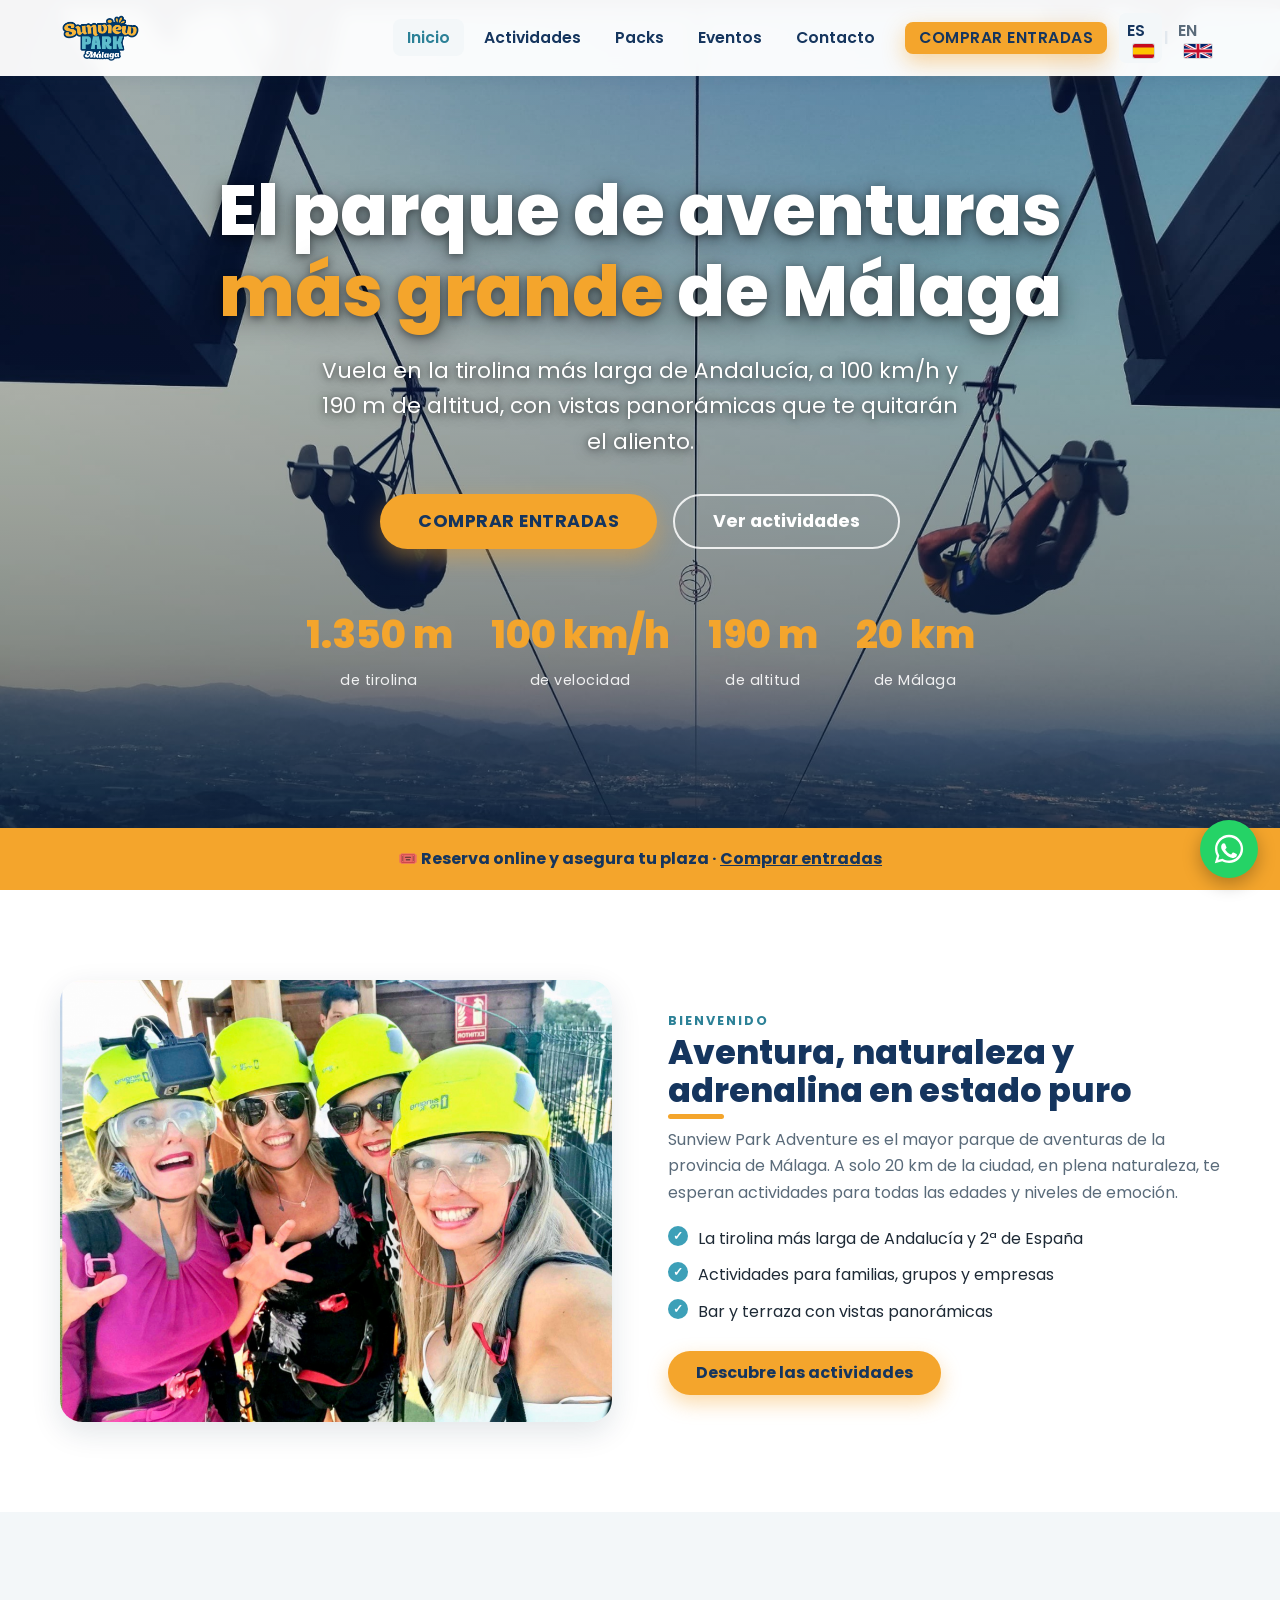
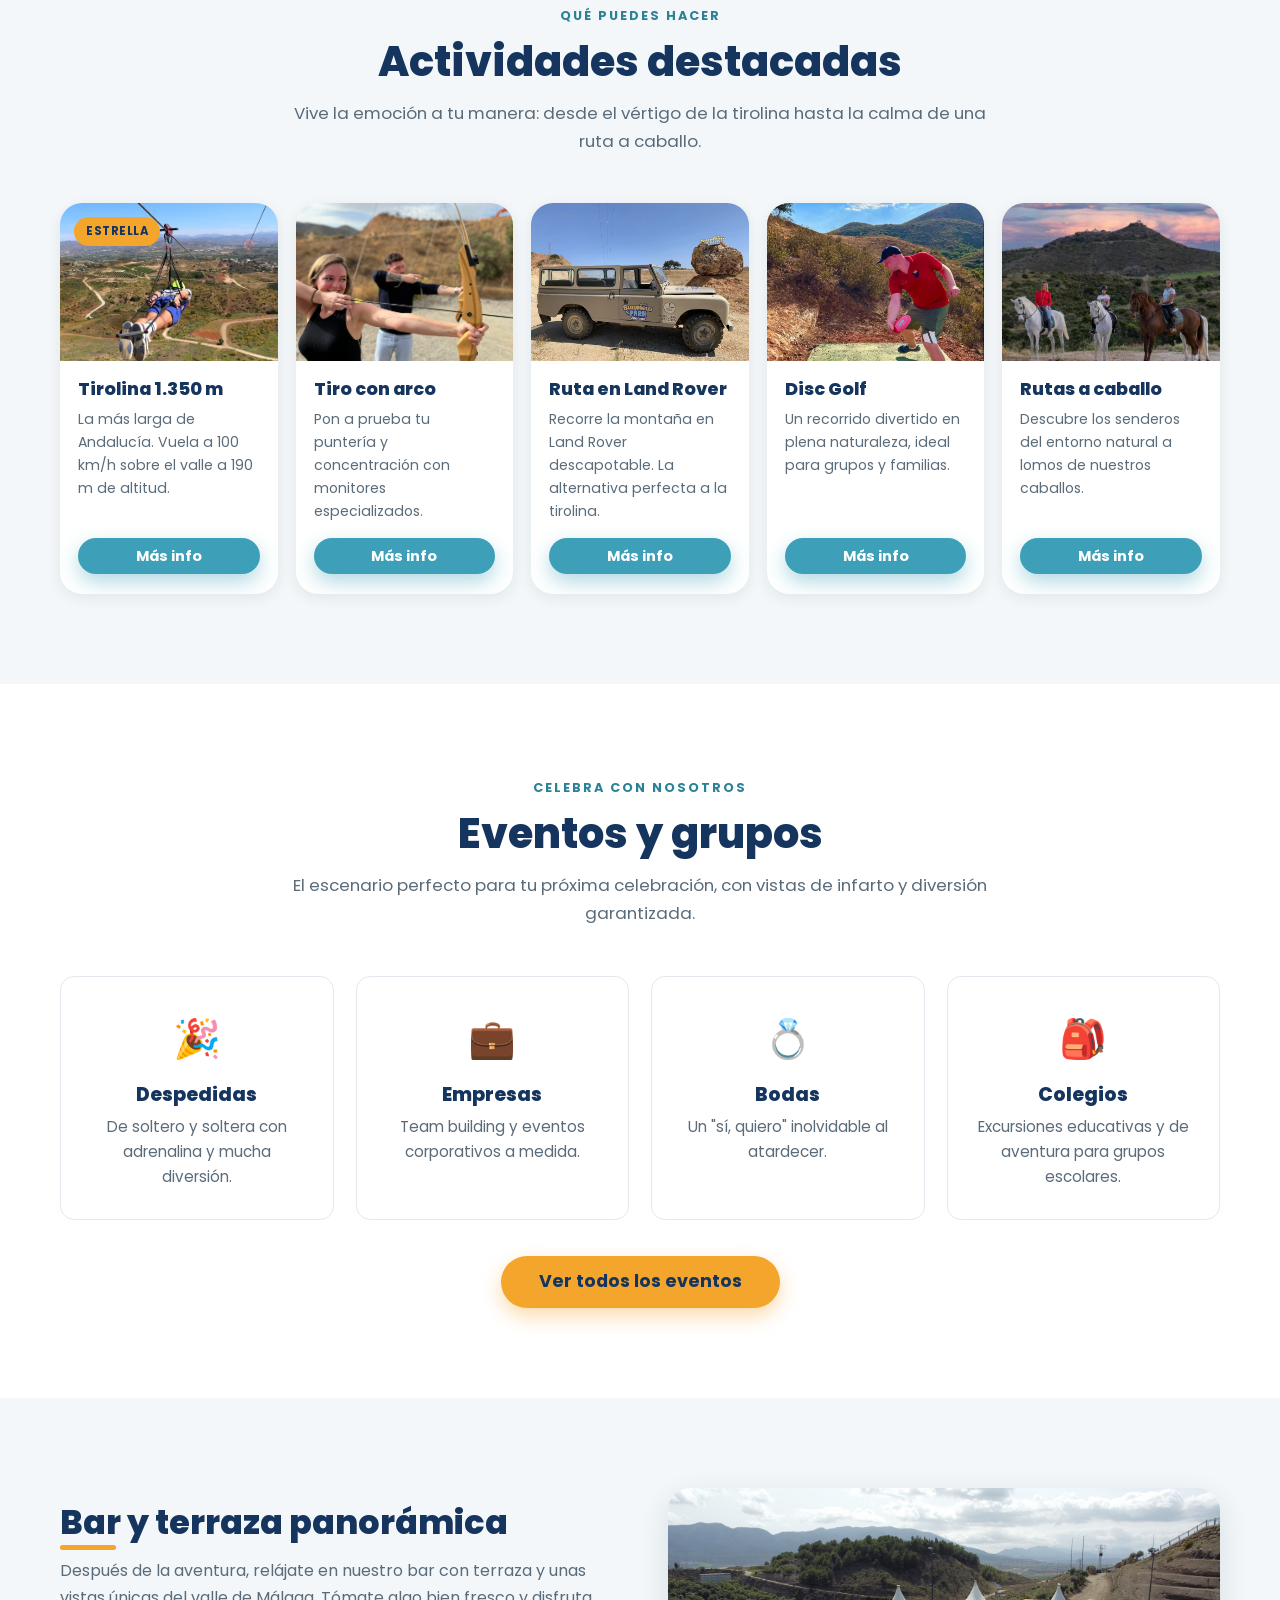
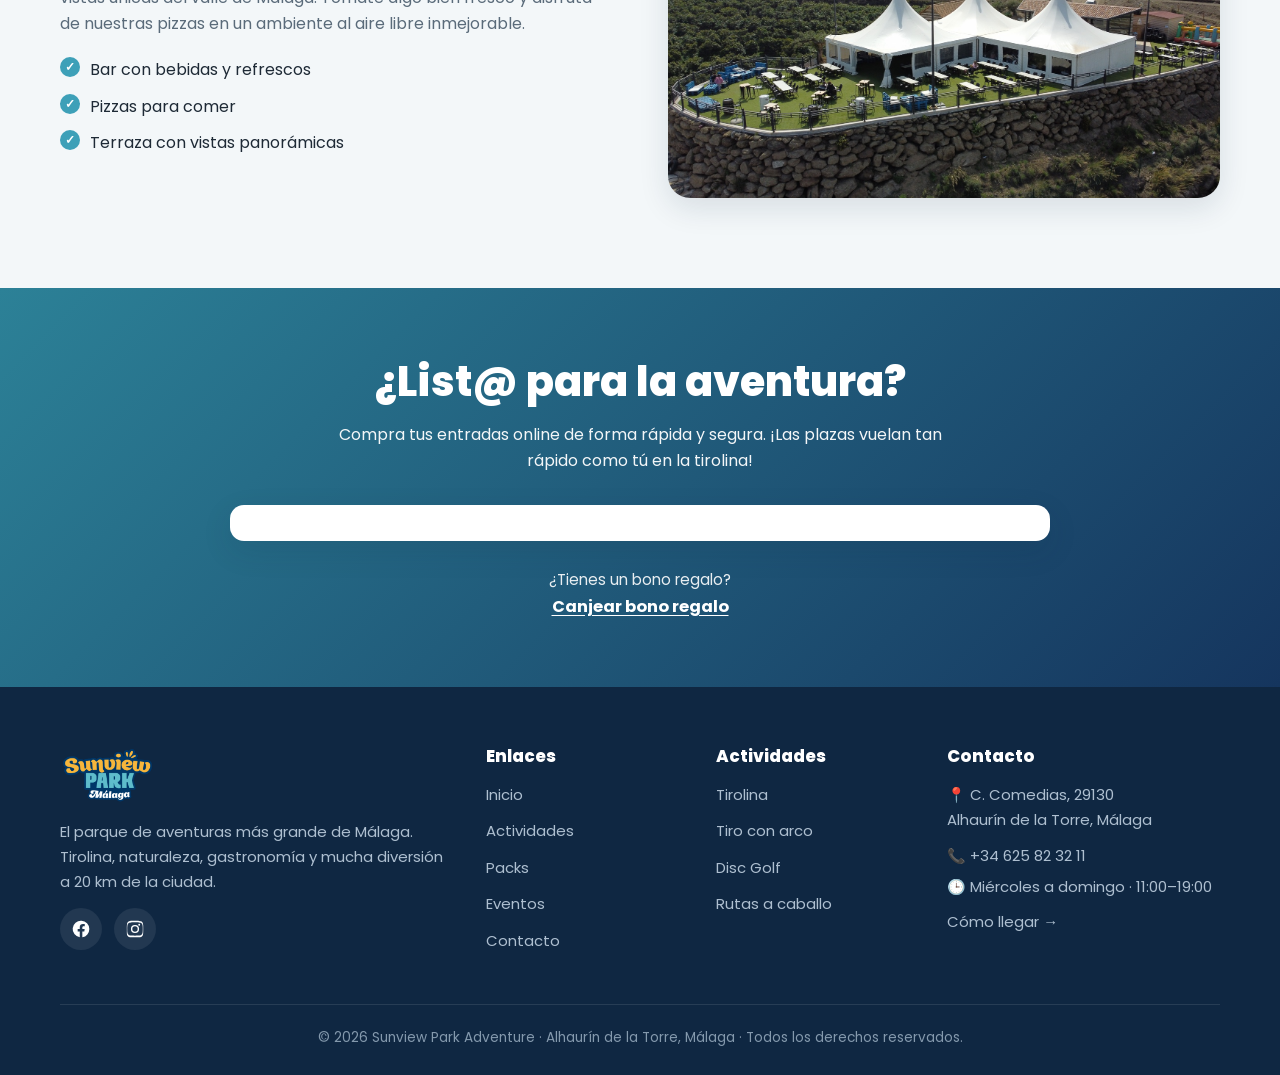
==== index.html @ 3ec39f4b "Idiomas: anade banderas (ES Espana / EN Reino Unido) junto a ES/EN en navbar (movil y web)" ====
<!DOCTYPE html>
<html lang="es">
<head>
  <meta charset="UTF-8">
  <meta name="viewport" content="width=device-width, initial-scale=1.0">
  <title>Sunview Park Adventure | El parque de aventuras más grande de Málaga</title>
  <meta name="description" content="Sunview Park Adventure en Alhaurín de la Torre, Málaga. Vive la tirolina más larga de Andalucía (1.350 m), tiro con arco, disc golf, rutas a caballo y eventos. ¡Compra tus entradas!">

  <!-- Tipografía Poppins -->
  <link rel="preconnect" href="https://fonts.googleapis.com">
  <link rel="preconnect" href="https://fonts.gstatic.com" crossorigin>
  <link href="https://fonts.googleapis.com/css2?family=Poppins:wght@400;500;600;700;800&display=swap" rel="stylesheet">

  <link rel="icon" type="image/png" href="images/logo.png">
  <link rel="stylesheet" href="style.css">
</head>
<body>

  <!-- ============================ NAVBAR ============================ -->
  <header class="navbar">
    <nav class="navbar__inner" aria-label="Navegación principal">
      <a href="index.html" class="navbar__logo" aria-label="Sunview Park - Inicio">
        <img src="images/logo.png" alt="Sunview Park Adventure">
      </a>

      <ul class="navbar__links" id="nav-links">
        <li><a href="index.html" class="active">Inicio</a></li>
        <li><a href="actividades.html">Actividades</a></li>
        <li><a href="packs.html">Packs</a></li>
        <li><a href="eventos.html">Eventos</a></li>
        <li><a href="contacto.html">Contacto</a></li>
        <li class="navbar__cta">
          <a href="#entradas" class="btn btn--ticket">Comprar entradas</a>
        </li>
        <li class="navbar__lang"><a href="index.html" class="active">ES <img src="images/flag-es.svg" alt="" class="flag"></a><span>|</span><a href="en/index.html">EN <img src="images/flag-gb.svg" alt="" class="flag"></a></li>
      </ul>

      <button class="navbar__toggle" id="nav-toggle" aria-label="Abrir menú" aria-expanded="false" aria-controls="nav-links">
        <span></span><span></span><span></span>
      </button>
    </nav>
  </header>

  <!-- ============================= HERO ============================= -->
  <section class="hero hero--home">
    <div class="hero__content">
      <h1>El parque de aventuras <span class="accent">más grande</span> de Málaga</h1>
      <p>Vuela en la tirolina más larga de Andalucía, a 100 km/h y 190 m de altitud, con vistas panorámicas que te quitarán el aliento.</p>
      <div class="hero__actions">
        <a href="#entradas" class="btn btn--ticket btn--lg">Comprar entradas</a>
        <a href="actividades.html" class="btn btn--outline btn--lg">Ver actividades</a>
      </div>

      <div class="hero__stats">
        <div class="hero__stat"><strong>1.350 m</strong><span>de tirolina</span></div>
        <div class="hero__stat"><strong>100 km/h</strong><span>de velocidad</span></div>
        <div class="hero__stat"><strong>190 m</strong><span>de altitud</span></div>
        <div class="hero__stat"><strong>20 km</strong><span>de Málaga</span></div>
      </div>
    </div>
  </section>

  <!-- Franja de entradas -->
  <div class="ticket-strip">
    🎟️ Reserva online y asegura tu plaza · <a href="#entradas">Comprar entradas</a>
  </div>

  <!-- ====================== INTRO / BIENVENIDA ===================== -->
  <section class="section">
    <div class="container">
      <div class="feature reveal">
        <div class="feature__media">
          <img src="images/grupo-tirolina.png" alt="Grupo de amigos disfrutando de la experiencia en Sunview Park">
        </div>
        <div class="feature__body">
          <span class="eyebrow" style="color:var(--color-teal-dark);font-weight:700;letter-spacing:2px;text-transform:uppercase;font-size:.8rem;">Bienvenido</span>
          <h3 class="underline-accent">Aventura, naturaleza y adrenalina en estado puro</h3>
          <p>Sunview Park Adventure es el mayor parque de aventuras de la provincia de Málaga. A solo 20 km de la ciudad, en plena naturaleza, te esperan actividades para todas las edades y niveles de emoción.</p>
          <ul class="feature__list">
            <li>La tirolina más larga de Andalucía y 2ª de España</li>
            <li>Actividades para familias, grupos y empresas</li>
            <li>Bar y terraza con vistas panorámicas</li>
          </ul>
          <a href="actividades.html" class="btn btn--primary">Descubre las actividades</a>
        </div>
      </div>
    </div>
  </section>

  <!-- ==================== ACTIVIDADES DESTACADAS =================== -->
  <section class="section section--alt" id="actividades">
    <div class="container">
      <div class="section-head reveal">
        <span class="eyebrow">Qué puedes hacer</span>
        <h2>Actividades destacadas</h2>
        <p>Vive la emoción a tu manera: desde el vértigo de la tirolina hasta la calma de una ruta a caballo.</p>
      </div>

      <div class="cards cards--5">
        <article class="card reveal">
          <div class="card__media">
            <img src="images/joven-tirolina-Alhaurin-Torre_1574253138_138567878_667x375.jpeg" alt="Persona lanzándose en la tirolina de Sunview Park sobre el valle">
            <span class="card__tag">Estrella</span>
          </div>
          <div class="card__body">
            <h3>Tirolina 1.350 m</h3>
            <p>La más larga de Andalucía. Vuela a 100 km/h sobre el valle a 190 m de altitud.</p>
            <a href="actividades.html#tirolina" class="btn btn--teal">Más info</a>
          </div>
        </article>

        <article class="card reveal">
          <div class="card__media">
            <img src="images/arco.png" alt="Tiro con arco en Sunview Park">
          </div>
          <div class="card__body">
            <h3>Tiro con arco</h3>
            <p>Pon a prueba tu puntería y concentración con monitores especializados.</p>
            <a href="actividades.html#arco" class="btn btn--teal">Más info</a>
          </div>
        </article>

        <article class="card reveal">
          <div class="card__media">
            <img src="images/landrover.webp" alt="Ruta en Land Rover descapotable en Sunview Park">
          </div>
          <div class="card__body">
            <h3>Ruta en Land Rover</h3>
            <p>Recorre la montaña en Land Rover descapotable. La alternativa perfecta a la tirolina.</p>
            <a href="actividades.html#landrover" class="btn btn--teal">Más info</a>
          </div>
        </article>

        <article class="card reveal">
          <div class="card__media">
            <img src="images/disc-golf.jpg" alt="Disc Golf en Sunview Park">
          </div>
          <div class="card__body">
            <h3>Disc Golf</h3>
            <p>Un recorrido divertido en plena naturaleza, ideal para grupos y familias.</p>
            <a href="actividades.html#discgolf" class="btn btn--teal">Más info</a>
          </div>
        </article>

        <article class="card reveal">
          <div class="card__media">
            <img src="images/caballo.jpg" alt="Rutas a caballo en Sunview Park">
          </div>
          <div class="card__body">
            <h3>Rutas a caballo</h3>
            <p>Descubre los senderos del entorno natural a lomos de nuestros caballos.</p>
            <a href="actividades.html#caballo" class="btn btn--teal">Más info</a>
          </div>
        </article>
      </div>
    </div>
  </section>

  <!-- ====================== EVENTOS RÁPIDOS ======================= -->
  <section class="section">
    <div class="container">
      <div class="section-head reveal">
        <span class="eyebrow">Celebra con nosotros</span>
        <h2>Eventos y grupos</h2>
        <p>El escenario perfecto para tu próxima celebración, con vistas de infarto y diversión garantizada.</p>
      </div>

      <div class="icon-cards">
        <div class="icon-card reveal">
          <span class="icon">🎉</span>
          <h3>Despedidas</h3>
          <p>De soltero y soltera con adrenalina y mucha diversión.</p>
        </div>
        <div class="icon-card reveal">
          <span class="icon">💼</span>
          <h3>Empresas</h3>
          <p>Team building y eventos corporativos a medida.</p>
        </div>
        <div class="icon-card reveal">
          <span class="icon">💍</span>
          <h3>Bodas</h3>
          <p>Un "sí, quiero" inolvidable al atardecer.</p>
        </div>
        <div class="icon-card reveal">
          <span class="icon">🎒</span>
          <h3>Colegios</h3>
          <p>Excursiones educativas y de aventura para grupos escolares.</p>
        </div>
      </div>

      <div class="text-center" style="margin-top:36px;">
        <a href="eventos.html" class="btn btn--primary btn--lg">Ver todos los eventos</a>
      </div>
    </div>
  </section>

  <!-- ===================== BAR / TERRAZA =================== -->
  <section class="section section--alt">
    <div class="container">
      <div class="feature feature--reverse reveal">
        <div class="feature__media">
          <img src="images/DJI_0424-scaled-1.jpg" alt="Bar con terraza panorámica y vistas al valle en Sunview Park">
        </div>
        <div class="feature__body">
          <h3 class="underline-accent">Bar y terraza panorámica</h3>
          <p>Después de la aventura, relájate en nuestro bar con terraza y unas vistas únicas del valle de Málaga. Tómate algo bien fresco y disfruta de nuestras pizzas en un ambiente al aire libre inmejorable.</p>
          <ul class="feature__list">
            <li>Bar con bebidas y refrescos</li>
            <li>Pizzas para comer</li>
            <li>Terraza con vistas panorámicas</li>
          </ul>
        </div>
      </div>
    </div>
  </section>

  <!-- ================== BANDA CTA / ENTRADAS (Turitop) ============= -->
  <section class="cta-band" id="entradas">
    <div class="container">
      <h2>¿List@ para la aventura?</h2>
      <p>Compra tus entradas online de forma rápida y segura. ¡Las plazas vuelan tan rápido como tú en la tirolina!</p>

      <!-- Caja del widget de venta de entradas -->
      <!-- Calendario de venta de entradas Turitop · servicio P1 (Parque aventuras) -->
      <div class="turitop-box">
        <div class="load-turitop" data-service="P1" data-lang="es" data-embed="box"></div>
      </div>

      <!-- Canjear un bono regalo (Turitop) -->
      <div class="cta-band__gift">
        <span>¿Tienes un bono regalo?</span>
        <h1 id="redeemgv" class="load-turitop" style="text-align:center;" data-lang="es" data-embed="redeemgv" data-service=" " data-category=" " data-version=" " data-datepickeravailability=" " data-servicename=" ">Canjear bono regalo</h1>
      </div>
    </div>
  </section>

  <!-- ============================ FOOTER ============================ -->
  <footer class="footer">
    <div class="container">
      <div class="footer__grid">
        <div>
          <div class="footer__logo"><img src="images/logo.png" alt="Sunview Park Adventure"></div>
          <p>El parque de aventuras más grande de Málaga. Tirolina, naturaleza, gastronomía y mucha diversión a 20 km de la ciudad.</p>
          <div class="footer__social">
            <a href="https://www.facebook.com/sunviewparkadventure" target="_blank" rel="noopener" aria-label="Facebook">
              <svg viewBox="0 0 24 24"><path d="M22 12a10 10 0 1 0-11.5 9.9v-7H8v-2.9h2.5V9.8c0-2.5 1.5-3.9 3.8-3.9 1.1 0 2.2.2 2.2.2v2.5h-1.3c-1.2 0-1.6.8-1.6 1.6v1.8h2.8l-.4 2.9h-2.4v7A10 10 0 0 0 22 12z"/></svg>
            </a>
            <a href="https://www.instagram.com/sunviewparkadventure" target="_blank" rel="noopener" aria-label="Instagram">
              <svg viewBox="0 0 24 24"><path d="M12 2.2c3.2 0 3.6 0 4.9.1 1.2.1 1.8.3 2.2.4.6.2 1 .4 1.4.9.5.4.7.8.9 1.4.1.4.3 1 .4 2.2.1 1.3.1 1.7.1 4.9s0 3.6-.1 4.9c-.1 1.2-.3 1.8-.4 2.2-.2.6-.4 1-.9 1.4-.4.5-.8.7-1.4.9-.4.1-1 .3-2.2.4-1.3.1-1.7.1-4.9.1s-3.6 0-4.9-.1c-1.2-.1-1.8-.3-2.2-.4-.6-.2-1-.4-1.4-.9-.5-.4-.7-.8-.9-1.4-.1-.4-.3-1-.4-2.2C2.2 15.6 2.2 15.2 2.2 12s0-3.6.1-4.9c.1-1.2.3-1.8.4-2.2.2-.6.4-1 .9-1.4.4-.5.8-.7 1.4-.9.4-.1 1-.3 2.2-.4C8.4 2.2 8.8 2.2 12 2.2zm0 1.8c-3.1 0-3.5 0-4.7.1-1.1.1-1.7.2-2.1.4-.5.2-.9.4-1.2.8-.4.3-.6.7-.8 1.2-.2.4-.3 1-.4 2.1C2.7 9.8 2.7 10.2 2.7 12s0 2.2.1 3.4c.1 1.1.2 1.7.4 2.1.2.5.4.9.8 1.2.3.4.7.6 1.2.8.4.2 1 .3 2.1.4 1.2.1 1.6.1 4.7.1s3.5 0 4.7-.1c1.1-.1 1.7-.2 2.1-.4.5-.2.9-.4 1.2-.8.4-.3.6-.7.8-1.2.2-.4.3-1 .4-2.1.1-1.2.1-1.6.1-3.4s0-2.2-.1-3.4c-.1-1.1-.2-1.7-.4-2.1-.2-.5-.4-.9-.8-1.2-.3-.4-.7-.6-1.2-.8-.4-.2-1-.3-2.1-.4-1.2-.1-1.6-.1-4.7-.1zm0 3.1a4.9 4.9 0 1 1 0 9.8 4.9 4.9 0 0 1 0-9.8zm0 8.1a3.2 3.2 0 1 0 0-6.4 3.2 3.2 0 0 0 0 6.4zm6.2-8.3a1.1 1.1 0 1 1-2.3 0 1.1 1.1 0 0 1 2.3 0z"/></svg>
            </a>
          </div>
        </div>

        <div>
          <h4>Enlaces</h4>
          <ul class="footer__links">
            <li><a href="index.html">Inicio</a></li>
            <li><a href="actividades.html">Actividades</a></li>
            <li><a href="packs.html">Packs</a></li>
            <li><a href="eventos.html">Eventos</a></li>
            <li><a href="contacto.html">Contacto</a></li>
          </ul>
        </div>

        <div>
          <h4>Actividades</h4>
          <ul class="footer__links">
            <li><a href="actividades.html#tirolina">Tirolina</a></li>
            <li><a href="actividades.html#arco">Tiro con arco</a></li>
            <li><a href="actividades.html#discgolf">Disc Golf</a></li>
            <li><a href="actividades.html#caballo">Rutas a caballo</a></li>
          </ul>
        </div>

        <div>
          <h4>Contacto</h4>
          <p>📍 C. Comedias, 29130<br>Alhaurín de la Torre, Málaga</p>
          <p style="margin-top:10px;">📞 <a href="tel:+34625823211">+34 625 82 32 11</a></p>
          <p style="margin-top:6px;">🕒 Miércoles a domingo · 11:00–19:00</p>
          <p style="margin-top:10px;"><a href="contacto.html">Cómo llegar →</a></p>
        </div>
      </div>

      <div class="footer__bottom">
        © <span data-year>2026</span> Sunview Park Adventure · Alhaurín de la Torre, Málaga · Todos los derechos reservados.
      </div>
    </div>
  </footer>

  <!-- Botón flotante de WhatsApp (número de PRUEBA +34 637217294, cambiar por el real) -->
  <a class="whatsapp-fab" href="https://wa.me/34637217294?text=Hola%2C%20me%20gustar%C3%ADa%20m%C3%A1s%20informaci%C3%B3n%20sobre%20Sunview%20Park" target="_blank" rel="noopener" aria-label="Escríbenos por WhatsApp">
    <svg viewBox="0 0 24 24" aria-hidden="true" focusable="false"><path d="M12.04 2C6.58 2 2.13 6.45 2.13 11.91c0 1.75.46 3.45 1.32 4.95L2 22l5.25-1.38c1.45.79 3.08 1.21 4.79 1.21h.01c5.46 0 9.91-4.45 9.91-9.91 0-2.65-1.03-5.14-2.9-7.01A9.82 9.82 0 0012.04 2zm0 1.67c2.2 0 4.27.86 5.82 2.42a8.18 8.18 0 012.41 5.82c0 4.54-3.7 8.24-8.25 8.24-1.5 0-2.97-.4-4.25-1.16l-.3-.18-3.12.82.83-3.04-.2-.31a8.18 8.18 0 01-1.26-4.37c0-4.54 3.7-8.24 8.25-8.24zm-3.9 4.32c-.18 0-.48.07-.73.34-.25.27-.96.94-.96 2.29 0 1.35.98 2.65 1.12 2.84.14.18 1.93 2.95 4.68 4.13.65.28 1.16.45 1.56.58.65.21 1.25.18 1.72.11.52-.08 1.6-.65 1.83-1.28.23-.63.23-1.17.16-1.28-.07-.11-.25-.18-.53-.32-.27-.14-1.6-.79-1.85-.88-.25-.09-.43-.14-.61.14-.18.27-.7.88-.86 1.06-.16.18-.32.2-.59.07-.27-.14-1.13-.42-2.16-1.33-.8-.71-1.34-1.59-1.5-1.86-.16-.27-.02-.42.12-.55.12-.12.27-.32.41-.48.14-.16.18-.27.27-.45.09-.18.05-.34-.02-.48-.07-.14-.61-1.47-.83-2.01-.22-.53-.44-.46-.61-.47l-.52-.01z"/></svg>
  </a>

  <script src="main.js"></script>

  <!-- Turitop: cargador del widget (codigo oficial, una sola vez en el footer) -->
  <script id="js-turitop" src="https://app.turitop.com/js/load-turitop.min.js" data-company="S1143" data-buttoncolor="green" data-afftag="ttafid"></script>
</body>
</html>
---- style.css ----
/* =====================================================================
   SUNVIEW PARK ADVENTURE — Hoja de estilos principal
   Alhaurín de la Torre, Málaga
   ---------------------------------------------------------------------
   ÍNDICE
   1. Variables CSS (:root)  ← cambia aquí los colores fácilmente
   2. Reset y base
   3. Utilidades y layout
   4. Botones
   5. Navbar (sticky)
   6. Hero
   7. Secciones genéricas
   8. Tarjetas de actividades / eventos / packs
   9. Bandas CTA y franjas destacadas
   10. Formulario de contacto
   11. Footer
   12. Responsive (mobile-first → ampliaciones)
   13. Animaciones (reveal on scroll)
   ===================================================================== */

/* ======================= 1. VARIABLES CSS ========================= */
:root {
  /* --- Paleta de marca (extraída del logo) --- */
  --color-gold:        #f4a52c;   /* Dorado "Sunview" — color principal */
  --color-gold-dark:   #e0891b;   /* Dorado oscuro (hover botones)      */
  --color-gold-light:  #ffc560;   /* Dorado claro (acentos)             */
  --color-teal:        #3da0b8;   /* Turquesa "PARK"                    */
  --color-teal-dark:   #2c8197;   /* Turquesa oscuro                    */
  --color-navy:        #15355e;   /* Azul marino (contorno del logo)    */
  --color-navy-deep:   #0f2742;   /* Azul marino profundo (footer)      */
  --color-purple:      #6b2d8e;   /* Acento púrpura (promos)            */

  /* --- Fondos y neutros --- */
  --color-bg:          #ffffff;
  --color-bg-alt:      #f3f7f9;   /* Fondo de secciones alternas        */
  --color-bg-dark:     #0f2742;
  --color-border:      #e2e8ee;

  /* --- Texto --- */
  --color-text:        #1e2a36;
  --color-text-soft:   #5a6b7a;
  --color-white:       #ffffff;

  /* --- Tipografía --- */
  --font-head: 'Poppins', 'Segoe UI', 'Trebuchet MS', sans-serif;
  --font-body: 'Poppins', 'Segoe UI', Arial, sans-serif;

  /* --- Métricas --- */
  --maxw: 1200px;
  --radius: 14px;
  --radius-lg: 22px;
  --shadow-sm: 0 4px 14px rgba(15, 39, 66, 0.08);
  --shadow-md: 0 10px 30px rgba(15, 39, 66, 0.12);
  --shadow-lg: 0 20px 50px rgba(15, 39, 66, 0.18);
  --nav-h: 76px;
  --transition: 0.28s ease;
}

/* ======================= 2. RESET Y BASE ========================= */
*,
*::before,
*::after { box-sizing: border-box; margin: 0; padding: 0; }

html {
  scroll-behavior: smooth;          /* Scroll suave entre secciones */
  scroll-padding-top: var(--nav-h); /* Compensa el navbar fijo      */
}

body {
  font-family: var(--font-body);
  color: var(--color-text);
  background: var(--color-bg);
  line-height: 1.65;
  -webkit-font-smoothing: antialiased;
  overflow-x: hidden;
}

img { max-width: 100%; display: block; }

a { color: inherit; text-decoration: none; }

h1, h2, h3, h4 {
  font-family: var(--font-head);
  font-weight: 800;
  line-height: 1.15;
  color: var(--color-navy);
}

ul { list-style: none; }

/* ===================== 3. UTILIDADES / LAYOUT ===================== */
.container {
  width: 100%;
  max-width: var(--maxw);
  margin: 0 auto;
  padding: 0 20px;
}

.section { padding: 72px 0; }
.section--alt { background: var(--color-bg-alt); }
.section--dark { background: var(--color-navy-deep); color: #d8e3ee; }
.section--dark h2,
.section--dark h3 { color: var(--color-white); }

.text-center { text-align: center; }

.section-head {
  max-width: 720px;
  margin: 0 auto 48px;
  text-align: center;
}
.section-head .eyebrow {
  display: inline-block;
  font-weight: 700;
  letter-spacing: 2px;
  text-transform: uppercase;
  font-size: 0.8rem;
  color: var(--color-teal-dark);
  margin-bottom: 12px;
}
.section-head h2 {
  font-size: clamp(1.8rem, 4vw, 2.6rem);
  margin-bottom: 14px;
}
.section-head p {
  color: var(--color-text-soft);
  font-size: 1.05rem;
}

/* Subrayado decorativo dorado */
.underline-accent {
  position: relative;
  display: inline-block;
}
.underline-accent::after {
  content: "";
  position: absolute;
  left: 0; bottom: -8px;
  width: 56px; height: 5px;
  background: var(--color-gold);
  border-radius: 4px;
}

/* ========================= 4. BOTONES ============================ */
.btn {
  display: inline-flex;
  align-items: center;
  justify-content: center;
  gap: 8px;
  font-family: var(--font-head);
  font-weight: 700;
  font-size: 1rem;
  padding: 14px 28px;
  border: none;
  border-radius: 50px;
  cursor: pointer;
  transition: transform var(--transition), box-shadow var(--transition), background var(--transition);
  text-align: center;
  line-height: 1;
}
.btn:hover { transform: translateY(-3px); }

.btn--primary {
  background: var(--color-gold);
  color: var(--color-navy);
  box-shadow: 0 8px 20px rgba(244, 165, 44, 0.4);
}
.btn--primary:hover { background: var(--color-gold-dark); color: #fff; }

.btn--ticket {
  background: var(--color-gold);
  color: var(--color-navy);
  box-shadow: 0 8px 22px rgba(244, 165, 44, 0.45);
  text-transform: uppercase;
  letter-spacing: 0.5px;
}
.btn--ticket:hover { background: var(--color-gold-dark); color: #fff; }

.btn--outline {
  background: transparent;
  color: var(--color-white);
  border: 2px solid rgba(255, 255, 255, 0.85);
}
.btn--outline:hover { background: rgba(255, 255, 255, 0.15); }

.btn--teal {
  background: var(--color-teal);
  color: #fff;
  box-shadow: 0 8px 20px rgba(61, 160, 184, 0.4);
}
.btn--teal:hover { background: var(--color-teal-dark); }

.btn--lg { padding: 17px 38px; font-size: 1.1rem; }

/* ========================== 5. NAVBAR =========================== */
.navbar {
  position: fixed;
  top: 0; left: 0;
  width: 100%;
  height: var(--nav-h);
  background: rgba(255, 255, 255, 0.96);
  backdrop-filter: blur(8px);
  box-shadow: var(--shadow-sm);
  z-index: 1000;
  transition: box-shadow var(--transition);
}
.navbar__inner {
  height: 100%;
  display: flex;
  align-items: center;
  justify-content: space-between;
  max-width: var(--maxw);
  margin: 0 auto;
  padding: 0 20px;
}
.navbar__logo img { height: 48px; width: auto; }

.navbar__links {
  display: flex;
  align-items: center;
  gap: 6px;
}
.navbar__links a {
  font-weight: 600;
  font-size: 0.98rem;
  color: var(--color-navy);
  padding: 8px 14px;
  border-radius: 8px;
  transition: color var(--transition), background var(--transition);
}
.navbar__links a:hover,
.navbar__links a.active { color: var(--color-teal-dark); background: var(--color-bg-alt); }

.navbar__cta { margin-left: 10px; }

/* Selector de idioma ES / EN */
.navbar__lang {
  display: flex;
  align-items: center;
  gap: 2px;
  margin-left: 6px;
  font-weight: 700;
  font-size: 0.85rem;
}
.navbar__lang a {
  padding: 5px 8px;
  border-radius: 7px;
  color: var(--color-text-soft);
}
.navbar__lang a.active { color: var(--color-navy); background: var(--color-bg-alt); }
.navbar__lang span { color: var(--color-border); }
.navbar__lang .flag {
  height: 14px;
  width: auto;
  margin-left: 6px;
  vertical-align: -2px;
  border-radius: 2px;
  box-shadow: 0 0 0 1px rgba(0,0,0,0.12);
}

/* Botón hamburguesa (móvil) */
.navbar__toggle {
  display: none;
  flex-direction: column;
  gap: 5px;
  background: none;
  border: none;
  cursor: pointer;
  padding: 8px;
}
.navbar__toggle span {
  width: 26px; height: 3px;
  background: var(--color-navy);
  border-radius: 3px;
  transition: var(--transition);
}
.navbar__toggle.is-open span:nth-child(1) { transform: translateY(8px) rotate(45deg); }
.navbar__toggle.is-open span:nth-child(2) { opacity: 0; }
.navbar__toggle.is-open span:nth-child(3) { transform: translateY(-8px) rotate(-45deg); }

/* =========================== 6. HERO =========================== */
.hero {
  position: relative;
  min-height: 92vh;
  display: flex;
  align-items: center;
  justify-content: center;
  text-align: center;
  color: var(--color-white);
  padding: calc(var(--nav-h) + 40px) 20px 80px;
  background-size: cover;
  background-position: center;
  background-repeat: no-repeat;
}
.hero::before {
  content: "";
  position: absolute;
  inset: 0;
  /* Capa de contraste para el texto (más ligera = se ve más la foto) */
  background: linear-gradient(180deg, rgba(15, 39, 66, 0.40) 0%, rgba(15, 39, 66, 0.62) 100%);
}
/* Variante hero interior (más baja) */
.hero--inner { min-height: 62vh; }

/* Hero de inicio: foto más protagonista y mejor encuadre de la tirolina.
   Velo aún más ligero y degradado solo al pie (donde van datos y botones). */
.hero--home {
  /* Ruta relativa a este CSS (raíz), válida también para las páginas de /en/ */
  background-image: url('images/tirolina-atardecer.jpg');
  background-position: center 72%;
}
.hero--home::before {
  background: linear-gradient(180deg,
    rgba(15, 39, 66, 0.22) 0%,
    rgba(15, 39, 66, 0.26) 42%,
    rgba(15, 39, 66, 0.58) 100%);
}

/* Banner de Actividades: foto nítida (sin velo nublado) y tirolina centrada */
.hero--activities { background-position: center 35%; }
.hero--activities::before {
  background: linear-gradient(180deg, rgba(15, 39, 66, 0.15) 0%, rgba(15, 39, 66, 0.42) 100%);
}
.hero--activities .hero__content h1,
.hero--activities .hero__content p {
  text-shadow: 0 2px 14px rgba(0, 0, 0, 0.45);
}
/* En móvil: acercar y recortar para que se vean bien los 2 de la tirolina */
@media (max-width: 600px) {
  .hero--activities {
    background-size: auto 150%;
    background-position: 35% 20%;
  }
}

.hero__content {
  position: relative;
  z-index: 2;
  max-width: 880px;
}
.hero__eyebrow {
  display: inline-block;
  background: var(--color-gold);
  color: var(--color-navy);
  font-weight: 700;
  letter-spacing: 1px;
  text-transform: uppercase;
  font-size: 0.78rem;
  padding: 7px 18px;
  border-radius: 50px;
  margin-bottom: 22px;
}
.hero__content h1 {
  color: var(--color-white);
  font-size: clamp(2.2rem, 6vw, 4.4rem);
  text-shadow: 0 2px 8px rgba(0, 0, 0, 0.45), 0 6px 28px rgba(0, 0, 0, 0.4);
  margin-bottom: 20px;
}
.hero__content h1 .accent { color: var(--color-gold); }
.hero__content p {
  font-size: clamp(1.05rem, 2.4vw, 1.35rem);
  max-width: 640px;
  margin: 0 auto 34px;
  text-shadow: 0 1px 6px rgba(0, 0, 0, 0.5), 0 2px 16px rgba(0, 0, 0, 0.4);
}
.hero__actions {
  display: flex;
  gap: 16px;
  justify-content: center;
  flex-wrap: wrap;
}

/* Datos destacados bajo el hero */
.hero__stats {
  position: relative;
  z-index: 2;
  display: flex;
  flex-wrap: wrap;
  justify-content: center;
  gap: 38px;
  margin-top: 54px;
}
.hero__stat strong {
  display: block;
  font-family: var(--font-head);
  font-size: clamp(1.6rem, 4vw, 2.4rem);
  font-weight: 800;
  color: var(--color-gold);
}
.hero__stat span {
  font-size: 0.9rem;
  letter-spacing: 0.5px;
  opacity: 0.9;
}

/* ===================== 7. SECCIONES GENÉRICAS ==================== */
.lead {
  font-size: 1.1rem;
  color: var(--color-text-soft);
  max-width: 760px;
}

/* Bloque imagen + texto alternable */
.feature {
  display: grid;
  grid-template-columns: 1fr;
  gap: 36px;
  align-items: center;
}
.feature__media img {
  width: 100%;
  height: 100%;
  max-height: 460px;
  object-fit: cover;
  border-radius: var(--radius-lg);
  box-shadow: var(--shadow-md);
}
.feature__body h3 {
  font-size: clamp(1.5rem, 3.5vw, 2.1rem);
  margin-bottom: 16px;
}
.feature__body p { color: var(--color-text-soft); margin-bottom: 16px; }
.feature__list { display: grid; gap: 10px; margin: 20px 0 26px; }
.feature__list li {
  position: relative;
  padding-left: 30px;
  color: var(--color-text);
}
.feature__list li::before {
  content: "✓";
  position: absolute;
  left: 0; top: 0;
  width: 20px; height: 20px;
  background: var(--color-teal);
  color: #fff;
  font-size: 0.75rem;
  font-weight: 700;
  display: flex;
  align-items: center;
  justify-content: center;
  border-radius: 50%;
}

/* ================ 8. TARJETAS (actividades / grid) =============== */
.cards {
  display: grid;
  grid-template-columns: 1fr;
  gap: 28px;
}
.card {
  background: var(--color-white);
  border-radius: var(--radius-lg);
  overflow: hidden;
  box-shadow: var(--shadow-sm);
  transition: transform var(--transition), box-shadow var(--transition);
  display: flex;
  flex-direction: column;
}
.card:hover { transform: translateY(-8px); box-shadow: var(--shadow-lg); }

.card__media {
  position: relative;
  height: 210px;
  background: linear-gradient(135deg, var(--color-teal) 0%, var(--color-navy) 100%);
  overflow: hidden;
}
.card__media img {
  width: 100%; height: 100%;
  object-fit: cover;
  transition: transform 0.5s ease;
}
.card:hover .card__media img { transform: scale(1.07); }

/* Placeholder visual cuando no hay foto */
.card__media--placeholder {
  display: flex;
  align-items: center;
  justify-content: center;
  color: rgba(255, 255, 255, 0.9);
  text-align: center;
  font-family: var(--font-head);
  font-weight: 700;
  letter-spacing: 1px;
  padding: 16px;
}
.card__media--placeholder .ph-icon { font-size: 2.6rem; margin-bottom: 6px; }

.card__tag {
  position: absolute;
  top: 14px; left: 14px;
  background: var(--color-gold);
  color: var(--color-navy);
  font-size: 0.72rem;
  font-weight: 700;
  text-transform: uppercase;
  letter-spacing: 0.5px;
  padding: 5px 12px;
  border-radius: 50px;
}
.card__body { padding: 24px; flex: 1; display: flex; flex-direction: column; }
.card__body h3 { font-size: 1.3rem; margin-bottom: 10px; }
.card__body p { color: var(--color-text-soft); font-size: 0.96rem; margin-bottom: 16px; flex: 1; }

.card__features {
  display: flex;
  flex-wrap: wrap;
  gap: 8px;
  margin-bottom: 18px;
}
.card__features span {
  background: var(--color-bg-alt);
  color: var(--color-navy);
  font-size: 0.78rem;
  font-weight: 600;
  padding: 5px 12px;
  border-radius: 50px;
}

/* Precio de packs */
.card__price {
  font-family: var(--font-head);
  font-weight: 800;
  font-size: 1.9rem;
  color: var(--color-gold-dark);
  line-height: 1;
  margin: 4px 0 12px;
}
.card__price small { font-size: 0.9rem; font-weight: 600; color: var(--color-text-soft); }

/* Encabezado de grupo de packs */
.pack-group-title {
  grid-column: 1 / -1;
  font-family: var(--font-head);
  font-size: 1.35rem;
  color: var(--color-navy);
  margin: 14px 0 -8px;
  padding-left: 4px;
  border-left: 5px solid var(--color-gold);
  padding-top: 2px; padding-bottom: 2px;
}

/* Mini-tarjetas con icono (servicios rápidos) */
.icon-cards {
  display: grid;
  grid-template-columns: 1fr;
  gap: 22px;
}
.icon-card {
  background: var(--color-white);
  border: 1px solid var(--color-border);
  border-radius: var(--radius);
  padding: 30px 26px;
  text-align: center;
  transition: transform var(--transition), box-shadow var(--transition);
}
.icon-card:hover { transform: translateY(-6px); box-shadow: var(--shadow-md); }
.icon-card .icon {
  font-size: 2.4rem;
  margin-bottom: 14px;
  display: block;
}
.icon-card h3 { font-size: 1.2rem; margin-bottom: 8px; }
.icon-card p { color: var(--color-text-soft); font-size: 0.95rem; }

/* =============== 9. BANDAS CTA / FRANJAS DESTACADAS ============== */
.cta-band {
  position: relative;
  background: linear-gradient(135deg, var(--color-teal-dark) 0%, var(--color-navy) 100%);
  color: var(--color-white);
  text-align: center;
  padding: 70px 20px;
}
.cta-band h2 {
  color: #fff;
  font-size: clamp(1.7rem, 4vw, 2.6rem);
  margin-bottom: 16px;
}
.cta-band p { max-width: 620px; margin: 0 auto 30px; opacity: 0.95; }

/* Franja de venta de entradas (Turitop) */
.ticket-strip {
  background: var(--color-gold);
  color: var(--color-navy);
  text-align: center;
  padding: 18px 20px;
  font-family: var(--font-head);
  font-weight: 700;
}
.ticket-strip a { text-decoration: underline; }

/* Caja del widget de venta de entradas (Turitop) */
.turitop-box {
  background: var(--color-white);
  border-radius: var(--radius);
  padding: 18px;
  max-width: 820px;
  margin: 0 auto;
  box-shadow: var(--shadow-md);
}

/* Página de reservas de Turitop incrustada */
.turitop-iframe {
  width: 100%;
  min-height: 720px;
  border: 0;
  display: block;
  border-radius: calc(var(--radius) - 4px);
  background: #fff;
}

/* Canjear bono regalo (Turitop) */
.cta-band__gift {
  margin-top: 26px;
  display: flex;
  flex-direction: column;
  align-items: center;
  gap: 6px;
}
.cta-band__gift > span {
  font-size: 0.95rem;
  color: #fff;
  opacity: 0.9;
}
#redeemgv {
  display: inline-block;
  margin: 0;
  font-family: var(--font-head);
  font-size: 1.02rem;
  font-weight: 700;
  color: #fff;
  text-decoration: underline;
  text-underline-offset: 3px;
  cursor: pointer;
  transition: opacity 0.2s ease;
}
#redeemgv:hover { opacity: 0.8; }

/* Botones de acción del bloque de entradas */
.cta-band__actions {
  display: flex;
  gap: 14px;
  justify-content: center;
  flex-wrap: wrap;
  margin-top: 8px;
}

/* Packs combinados: tarjetas-promo todas del mismo tamaño, centradas */
.cards--promos {
  display: flex;
  flex-wrap: wrap;
  justify-content: center;
  gap: 26px;
  max-width: 900px;
  margin: 0 auto;
}
.pack-promo {
  flex: 0 1 268px;
  text-align: center;
}
.pack-promo img {
  width: 100%;
  height: auto;
  display: block;
  border-radius: var(--radius);
  box-shadow: var(--shadow-md);
}
.pack-promo .btn { margin-top: 14px; }
@media (max-width: 600px) {
  .pack-promo { flex-basis: 300px; }
}

/* === Botón flotante de WhatsApp (número de PRUEBA, cambiar por el real) === */
.whatsapp-fab {
  position: fixed;
  right: 22px;
  bottom: 22px;
  z-index: 950;
  width: 58px;
  height: 58px;
  border-radius: 50%;
  background: #25d366;
  display: flex;
  align-items: center;
  justify-content: center;
  box-shadow: 0 6px 18px rgba(0, 0, 0, 0.28);
  transition: transform 0.2s ease, box-shadow 0.2s ease;
}
.whatsapp-fab svg { width: 34px; height: 34px; fill: #fff; }
.whatsapp-fab:hover { transform: scale(1.08); box-shadow: 0 10px 24px rgba(0, 0, 0, 0.34); }
.whatsapp-fab::after {
  content: "";
  position: absolute;
  inset: 0;
  border-radius: 50%;
  animation: wa-pulse 2.4s ease-out infinite;
}
@keyframes wa-pulse {
  0%   { box-shadow: 0 0 0 0 rgba(37, 211, 102, 0.5); }
  70%  { box-shadow: 0 0 0 16px rgba(37, 211, 102, 0); }
  100% { box-shadow: 0 0 0 0 rgba(37, 211, 102, 0); }
}
@media (max-width: 600px) {
  .whatsapp-fab { width: 52px; height: 52px; right: 16px; bottom: 16px; }
  .whatsapp-fab svg { width: 30px; height: 30px; }
}
@media (prefers-reduced-motion: reduce) {
  .whatsapp-fab::after { animation: none; }
}

/* ==================== 10. FORMULARIO CONTACTO ==================== */
.contact-grid {
  display: grid;
  grid-template-columns: 1fr;
  gap: 40px;
}
.contact-info li {
  display: flex;
  gap: 14px;
  align-items: flex-start;
  margin-bottom: 22px;
}
.contact-info .ci-icon {
  flex: 0 0 44px;
  width: 44px; height: 44px;
  background: var(--color-bg-alt);
  border-radius: 12px;
  display: flex;
  align-items: center;
  justify-content: center;
  font-size: 1.3rem;
}
.contact-info h4 { font-size: 1rem; margin-bottom: 2px; }
.contact-info p, .contact-info a { color: var(--color-text-soft); font-size: 0.96rem; }
.contact-info a:hover { color: var(--color-teal-dark); }

.form {
  background: var(--color-white);
  border-radius: var(--radius-lg);
  box-shadow: var(--shadow-md);
  padding: 32px;
}
.form__row { display: grid; gap: 18px; margin-bottom: 18px; }
.form label {
  display: block;
  font-weight: 600;
  font-size: 0.9rem;
  margin-bottom: 7px;
  color: var(--color-navy);
}
.form input,
.form select,
.form textarea {
  width: 100%;
  padding: 13px 15px;
  border: 1px solid var(--color-border);
  border-radius: 10px;
  font-family: var(--font-body);
  font-size: 0.98rem;
  background: var(--color-bg-alt);
  transition: border var(--transition), box-shadow var(--transition);
}
.form input:focus,
.form select:focus,
.form textarea:focus {
  outline: none;
  border-color: var(--color-teal);
  box-shadow: 0 0 0 3px rgba(61, 160, 184, 0.18);
  background: #fff;
}
.form textarea { resize: vertical; min-height: 130px; }
.form__note { font-size: 0.85rem; color: var(--color-text-soft); margin-top: 14px; }

.form-feedback {
  display: none;
  margin-top: 18px;
  padding: 14px 18px;
  border-radius: 10px;
  background: #e7f6ea;
  color: #1d6b34;
  font-weight: 600;
}
.form-feedback.is-visible { display: block; }

/* Mapa */
.map-embed {
  width: 100%;
  border: 0;
  border-radius: var(--radius-lg);
  box-shadow: var(--shadow-md);
  min-height: 360px;
}

/* ========================== 11. FOOTER ========================== */
.footer {
  background: var(--color-navy-deep);
  color: #aebfd0;
  padding: 60px 0 26px;
}
.footer__grid {
  display: grid;
  grid-template-columns: 1fr;
  gap: 36px;
  margin-bottom: 40px;
}
.footer__logo img { height: 56px; margin-bottom: 16px; }
.footer h4 {
  color: #fff;
  font-size: 1.05rem;
  margin-bottom: 16px;
}
.footer p { font-size: 0.93rem; line-height: 1.7; }
.footer__links li { margin-bottom: 10px; }
.footer__links a { font-size: 0.93rem; transition: color var(--transition); }
.footer__links a:hover { color: var(--color-gold); }

.footer__social { display: flex; gap: 12px; margin-top: 14px; }
.footer__social a {
  width: 42px; height: 42px;
  display: flex;
  align-items: center;
  justify-content: center;
  background: rgba(255, 255, 255, 0.08);
  border-radius: 50%;
  transition: background var(--transition), transform var(--transition);
}
.footer__social a:hover { background: var(--color-gold); transform: translateY(-3px); }
.footer__social svg { width: 20px; height: 20px; fill: #fff; }

.footer__bottom {
  border-top: 1px solid rgba(255, 255, 255, 0.1);
  padding-top: 22px;
  text-align: center;
  font-size: 0.85rem;
  color: #8499ad;
}

/* ====================== 12. RESPONSIVE ========================= */
@media (min-width: 640px) {
  .cards { grid-template-columns: repeat(2, 1fr); }
  .icon-cards { grid-template-columns: repeat(2, 1fr); }
  .form__row--2 { grid-template-columns: repeat(2, 1fr); }
}

@media (min-width: 900px) {
  .section { padding: 90px 0; }
  .cards { grid-template-columns: repeat(3, 1fr); }
  .icon-cards { grid-template-columns: repeat(4, 1fr); }
  .feature { grid-template-columns: 1fr 1fr; gap: 56px; }
  .feature--reverse .feature__media { order: 2; }
  .contact-grid { grid-template-columns: 1fr 1.2fr; }
  .footer__grid { grid-template-columns: 2fr 1fr 1fr 1.4fr; }
}

@media (min-width: 1100px) {
  .cards--4 { grid-template-columns: repeat(4, 1fr); }
}

/* Rejilla de 5 tarjetas en una sola fila (actividades destacadas en inicio).
   Se compactan ligeramente para que entren todas juntas en escritorio. */
@media (min-width: 1024px) {
  .cards--5 { grid-template-columns: repeat(5, 1fr); gap: 18px; }
  .cards--5 .card__media { height: 158px; }
  .cards--5 .card__body { padding: 18px 18px 20px; }
  .cards--5 .card__body h3 { font-size: 1.1rem; margin-bottom: 8px; }
  .cards--5 .card__body p { font-size: 0.88rem; margin-bottom: 14px; }
  .cards--5 .btn { padding: 11px 18px; font-size: 0.92rem; }
}

/* --- Menú móvil --- */
@media (max-width: 880px) {
  .navbar__toggle { display: flex; }
  .navbar__links {
    position: fixed;
    top: var(--nav-h);
    left: 0;
    width: 100%;
    flex-direction: column;
    align-items: stretch;
    gap: 0;
    background: #fff;
    box-shadow: var(--shadow-md);
    padding: 12px 16px 22px;
    transform: translateY(-130%);
    transition: transform 0.35s ease;
    z-index: 999;
    max-height: calc(100vh - var(--nav-h));
    overflow-y: auto;
  }
  .navbar__links.is-open { transform: translateY(0); }
  .navbar__links a { display: block; padding: 14px 12px; border-radius: 10px; }
  .navbar__cta { margin: 10px 0 0; }
  .navbar__cta .btn { width: 100%; }
  /* Selector de idioma centrado y separado dentro del menú móvil */
  .navbar__lang {
    justify-content: center;
    margin: 14px 0 0;
    padding-top: 16px;
    border-top: 1px solid var(--color-border);
    font-size: 1rem;
  }
  .navbar__lang a { padding: 8px 16px; }
}

/* --- Ajustes para móviles pequeños (≤600px) --- */
@media (max-width: 600px) {
  /* Sangrados más ajustados */
  .section { padding: 56px 0; }
  .section-head { margin-bottom: 36px; }
  .cta-band { padding: 56px 18px; }
  .form { padding: 22px; }
  .turitop-box { padding: 14px; }
  .turitop-iframe { min-height: 640px; }

  /* Hero: botones a ancho completo y datos en rejilla 2×2 compacta */
  .hero { padding-left: 18px; padding-right: 18px; }
  .hero__actions { flex-direction: column; align-items: stretch; width: 100%; }
  .hero__actions .btn { width: 100%; }
  .hero__stats { gap: 22px 26px; margin-top: 38px; }
  .hero__stat { flex: 0 0 40%; }

  /* Botones grandes un poco más contenidos */
  .btn--lg { padding: 15px 26px; font-size: 1.05rem; }

  /* En móvil usamos un recorte vertical centrado en la persona + el valle */
  .hero--home {
    background-image: url('images/hero-movil.jpg');
    background-position: center center;
  }

  /* Evita títulos demasiado grandes pegados a los bordes */
  .section-head h2 { font-size: clamp(1.6rem, 7vw, 2.1rem); }
}

/* ================= 13. ANIMACIONES (reveal) ==================== */
.reveal {
  opacity: 0;
  transform: translateY(30px);
  transition: opacity 0.7s ease, transform 0.7s ease;
}
.reveal.is-visible {
  opacity: 1;
  transform: translateY(0);
}

@media (prefers-reduced-motion: reduce) {
  html { scroll-behavior: auto; }
  .reveal { opacity: 1; transform: none; transition: none; }
}
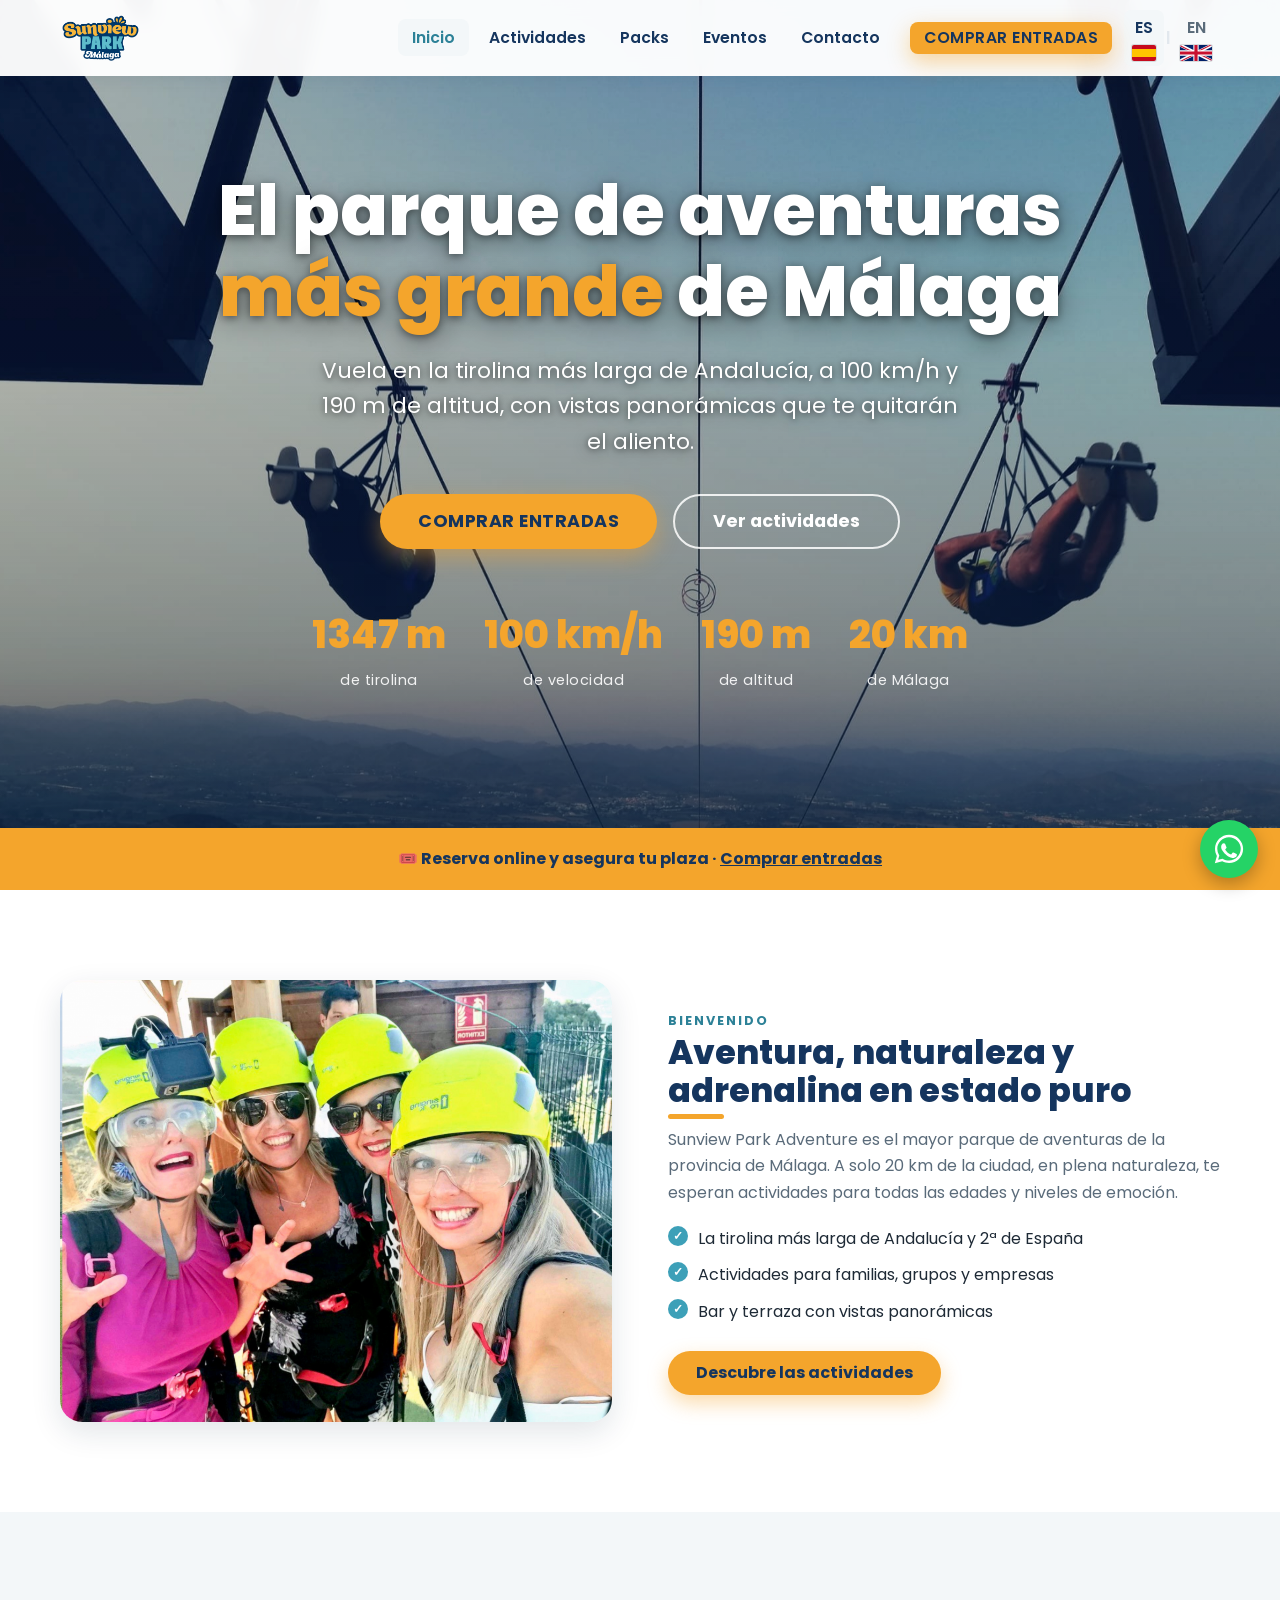
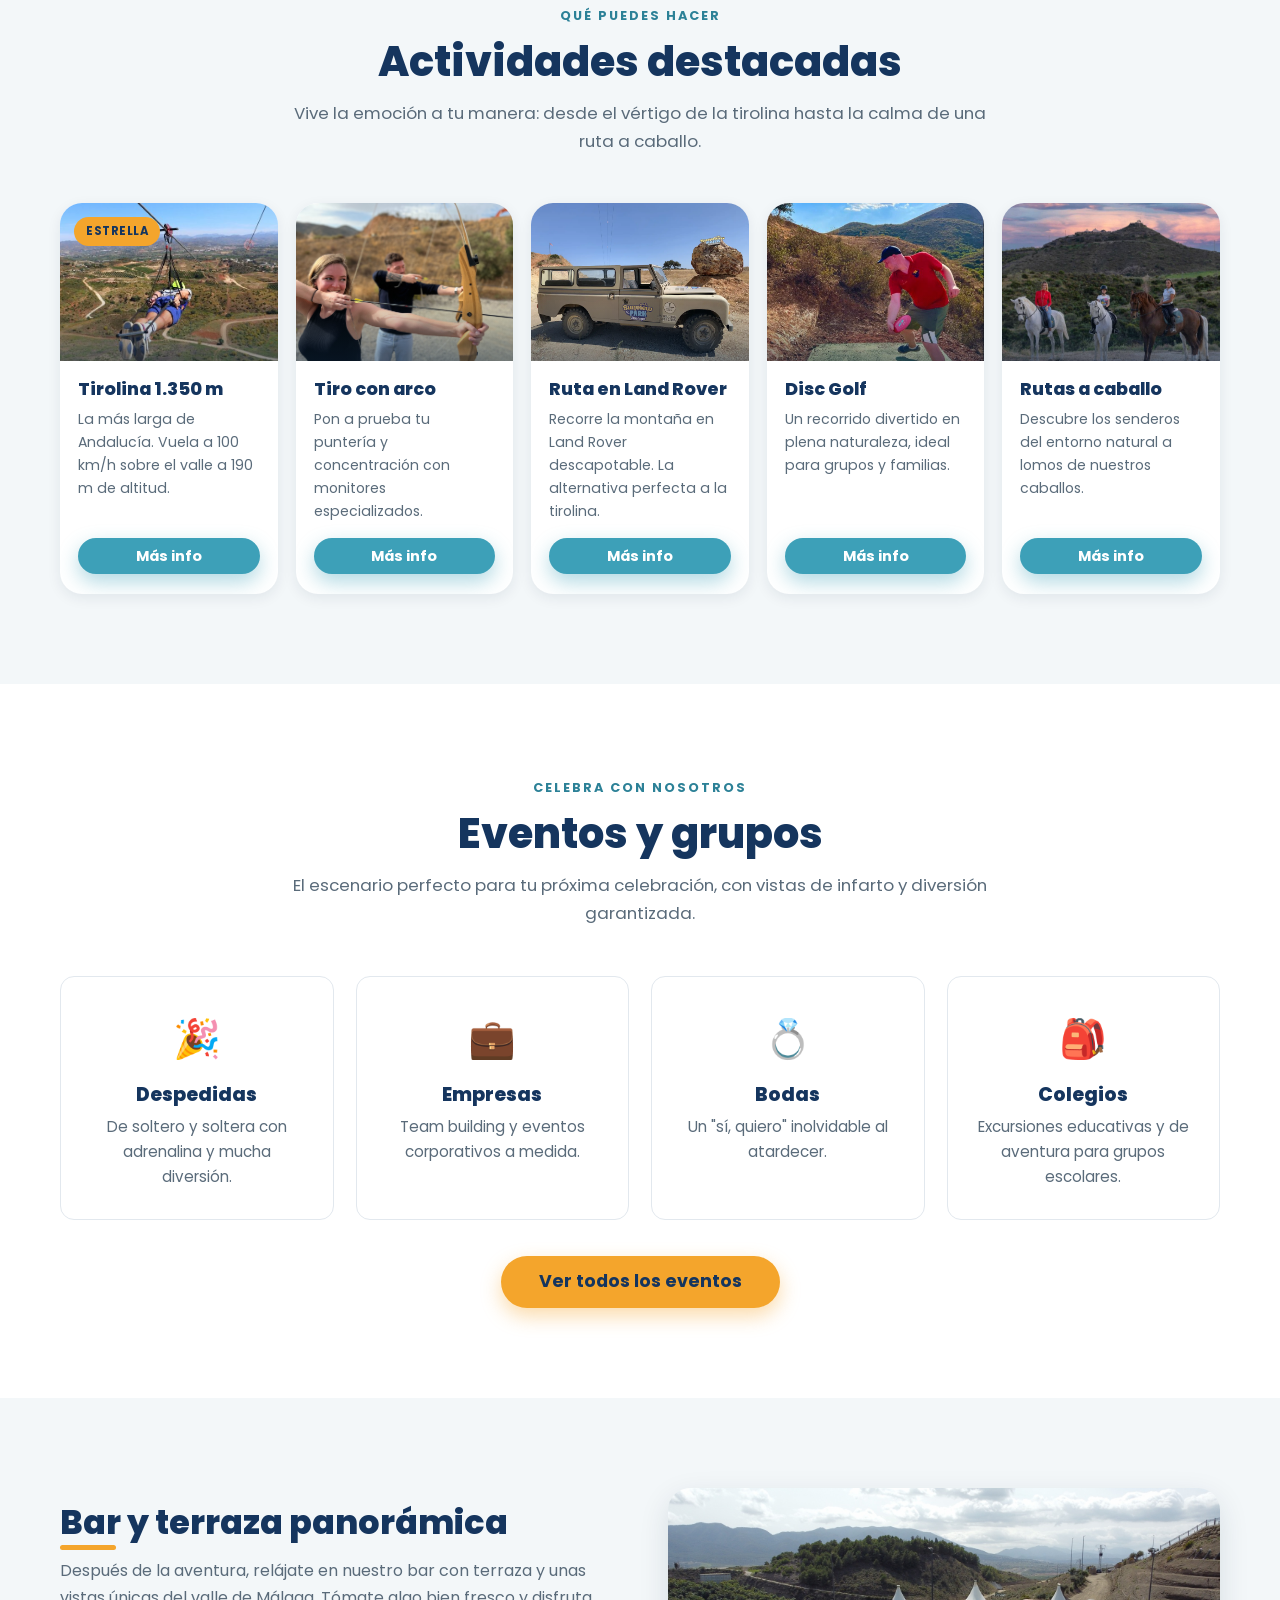
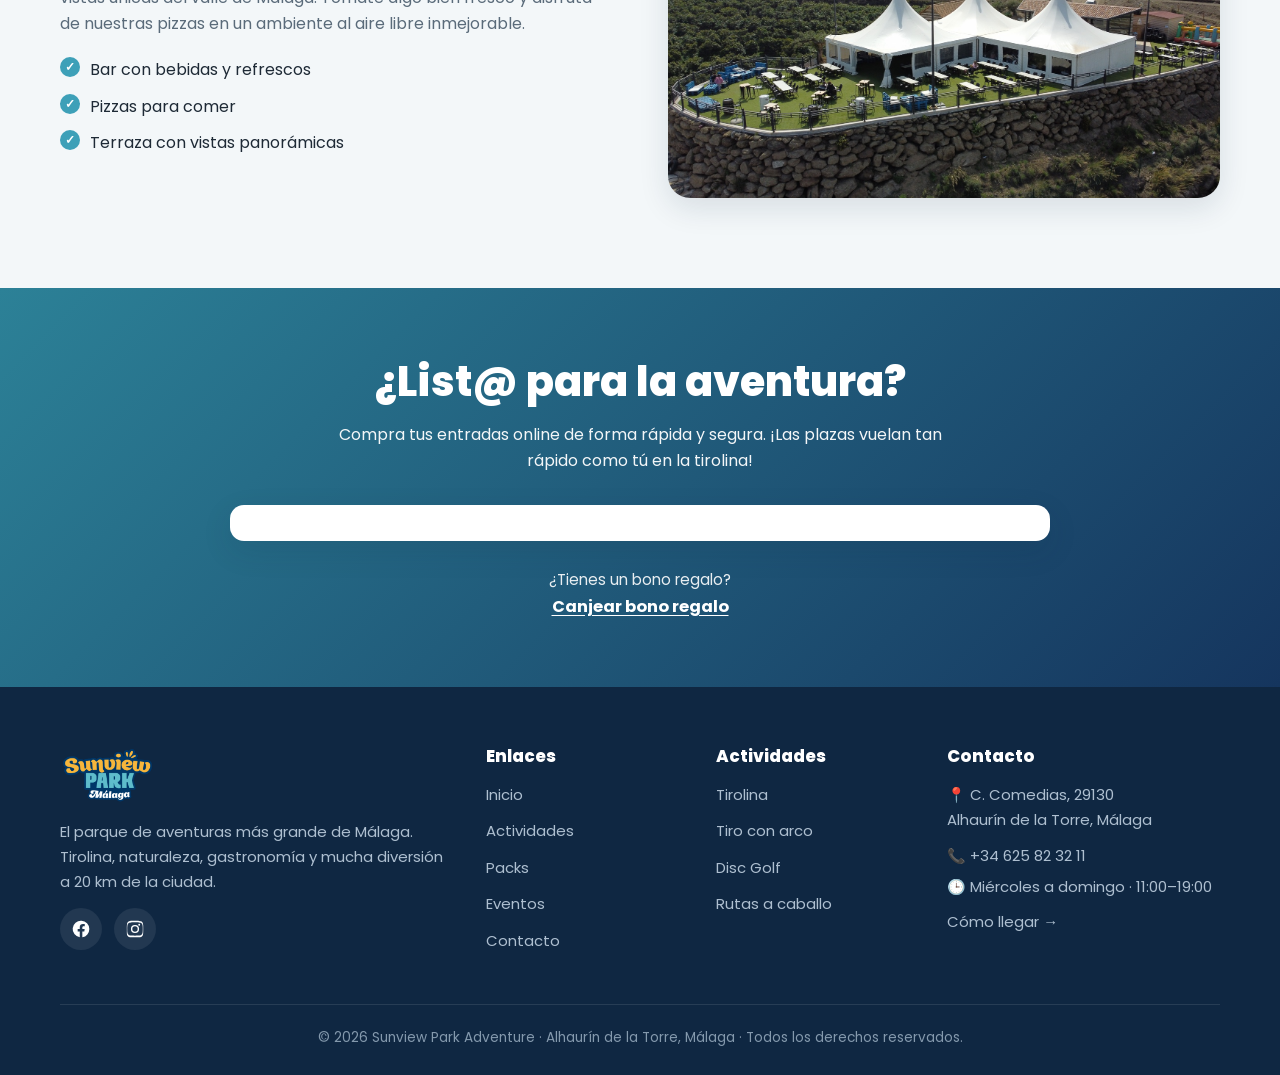
==== commit 7653bfc7: "Mejoras visuales: entrada cinematografica del hero, cifras animadas, fotos que aterrizan y CTA con d" ====
--- a/index.html
+++ b/index.html
@@ -43,6 +43,7 @@
 
   <!-- ============================= HERO ============================= -->
   <section class="hero hero--home">
+    <div class="hero__bg" aria-hidden="true"></div>
     <div class="hero__content">
       <h1>El parque de aventuras <span class="accent">más grande</span> de Málaga</h1>
       <p>Vuela en la tirolina más larga de Andalucía, a 100 km/h y 190 m de altitud, con vistas panorámicas que te quitarán el aliento.</p>
@@ -52,10 +53,10 @@
       </div>
 
       <div class="hero__stats">
-        <div class="hero__stat"><strong>1.350 m</strong><span>de tirolina</span></div>
-        <div class="hero__stat"><strong>100 km/h</strong><span>de velocidad</span></div>
-        <div class="hero__stat"><strong>190 m</strong><span>de altitud</span></div>
-        <div class="hero__stat"><strong>20 km</strong><span>de Málaga</span></div>
+        <div class="hero__stat"><strong data-count="1350" data-suffix=" m">1.350 m</strong><span>de tirolina</span></div>
+        <div class="hero__stat"><strong data-count="100" data-suffix=" km/h">100 km/h</strong><span>de velocidad</span></div>
+        <div class="hero__stat"><strong data-count="190" data-suffix=" m">190 m</strong><span>de altitud</span></div>
+        <div class="hero__stat"><strong data-count="20" data-suffix=" km">20 km</strong><span>de Málaga</span></div>
       </div>
     </div>
   </section>
--- a/style.css
+++ b/style.css
@@ -243,6 +243,10 @@
   font-size: 0.85rem;
 }
 .navbar__lang a {
+  display: flex;
+  flex-direction: column;
+  align-items: center;
+  gap: 5px;
   padding: 5px 8px;
   border-radius: 7px;
   color: var(--color-text-soft);
@@ -250,10 +254,8 @@
 .navbar__lang a.active { color: var(--color-navy); background: var(--color-bg-alt); }
 .navbar__lang span { color: var(--color-border); }
 .navbar__lang .flag {
-  height: 14px;
+  height: 16px;
   width: auto;
-  margin-left: 6px;
-  vertical-align: -2px;
   border-radius: 2px;
   box-shadow: 0 0 0 1px rgba(0,0,0,0.12);
 }
@@ -470,6 +472,17 @@
   transition: transform 0.5s ease;
 }
 .card:hover .card__media img { transform: scale(1.07); }
+
+/* Packs combinados: muestra la foto cuadrada completa (sin recortar) */
+.card__media--photo { height: auto; }
+.card__media--photo img { height: auto; }
+.card:hover .card__media--photo img { transform: none; }
+
+/* Packs combinados: la foto es lo principal, texto mas compacto */
+.cards--packs .card__body { padding: 18px; }
+.cards--packs .card__body h3 { font-size: 1.05rem; margin-bottom: 6px; }
+.cards--packs .card__price { font-size: 1.3rem; margin: 2px 0 8px; }
+.cards--packs .card__body p { font-size: 0.85rem; margin-bottom: 12px; }
 
 /* Placeholder visual cuando no hay foto */
 .card__media--placeholder {
@@ -942,7 +955,85 @@
   transform: translateY(0);
 }
 
+/* ============ 14. MEJORAS VISUALES (entrada hero · cifras · fotos · CTA) ============ */
+
+/* --- 1. Entrada cinematográfica del hero (solo inicio) --- */
+.hero--home { overflow: hidden; }
+.hero::before { z-index: 1; }
+.hero__bg {
+  position: absolute;
+  inset: 0;
+  z-index: 0;
+  background-size: cover;
+  background-position: center 72%;
+  background-repeat: no-repeat;
+}
+.hero--home .hero__bg {
+  background-image: url('images/tirolina-atardecer.jpg');
+  transform: scale(1);
+  animation: heroZoom 4s cubic-bezier(0.22, 1, 0.36, 1) forwards;
+  will-change: transform;
+}
+@keyframes heroZoom {
+  from { transform: scale(1); }
+  to   { transform: scale(1.06); }
+}
+.hero--home .hero__content > * {
+  opacity: 0;
+  animation: heroRise 0.9s cubic-bezier(0.22, 1, 0.36, 1) forwards;
+}
+.hero--home .hero__content > h1 { animation-delay: 0.15s; }
+.hero--home .hero__content > p { animation-delay: 0.32s; }
+.hero--home .hero__content > .hero__actions { animation-delay: 0.5s; }
+.hero--home .hero__content > .hero__stats { animation-delay: 0.66s; }
+@keyframes heroRise {
+  from { opacity: 0; transform: translateY(26px); }
+  to   { opacity: 1; transform: translateY(0); }
+}
+
+/* --- 3. Fotos de actividades que "aterrizan" al entrar en pantalla --- */
+@keyframes cardImgSettle {
+  from { transform: scale(1.06); }
+  to   { transform: scale(1); }
+}
+.card.reveal.is-visible .card__media:not(.card__media--photo) img {
+  animation: cardImgSettle 0.9s cubic-bezier(0.22, 1, 0.36, 1);
+}
+.card__media:not(.card__media--photo)::after {
+  content: "";
+  position: absolute;
+  inset: 0;
+  background: linear-gradient(to top, rgba(15, 39, 66, 0.5) 0%, rgba(15, 39, 66, 0) 42%);
+  pointer-events: none;
+  z-index: 1;
+}
+.card__tag { z-index: 2; }
+
+/* --- 4. CTA principal: destello dorado + elevación --- */
+.btn--ticket { position: relative; overflow: hidden; }
+.btn--ticket::after {
+  content: "";
+  position: absolute;
+  top: 0;
+  left: -120%;
+  width: 55%;
+  height: 100%;
+  background: linear-gradient(120deg, transparent 0%, rgba(255, 255, 255, 0.5) 50%, transparent 100%);
+  transform: skewX(-18deg);
+  pointer-events: none;
+}
+.btn--ticket:hover::after { animation: btnSheen 0.7s ease; }
+@keyframes btnSheen {
+  from { left: -120%; }
+  to   { left: 130%; }
+}
+.btn--ticket:hover { box-shadow: 0 12px 30px rgba(244, 165, 44, 0.55); }
+
 @media (prefers-reduced-motion: reduce) {
   html { scroll-behavior: auto; }
   .reveal { opacity: 1; transform: none; transition: none; }
-}
+  .hero--home .hero__bg { animation: none; transform: none; }
+  .hero--home .hero__content > * { animation: none; opacity: 1; transform: none; }
+  .card.reveal.is-visible .card__media:not(.card__media--photo) img { animation: none; }
+  .btn--ticket:hover::after { animation: none; }
+}
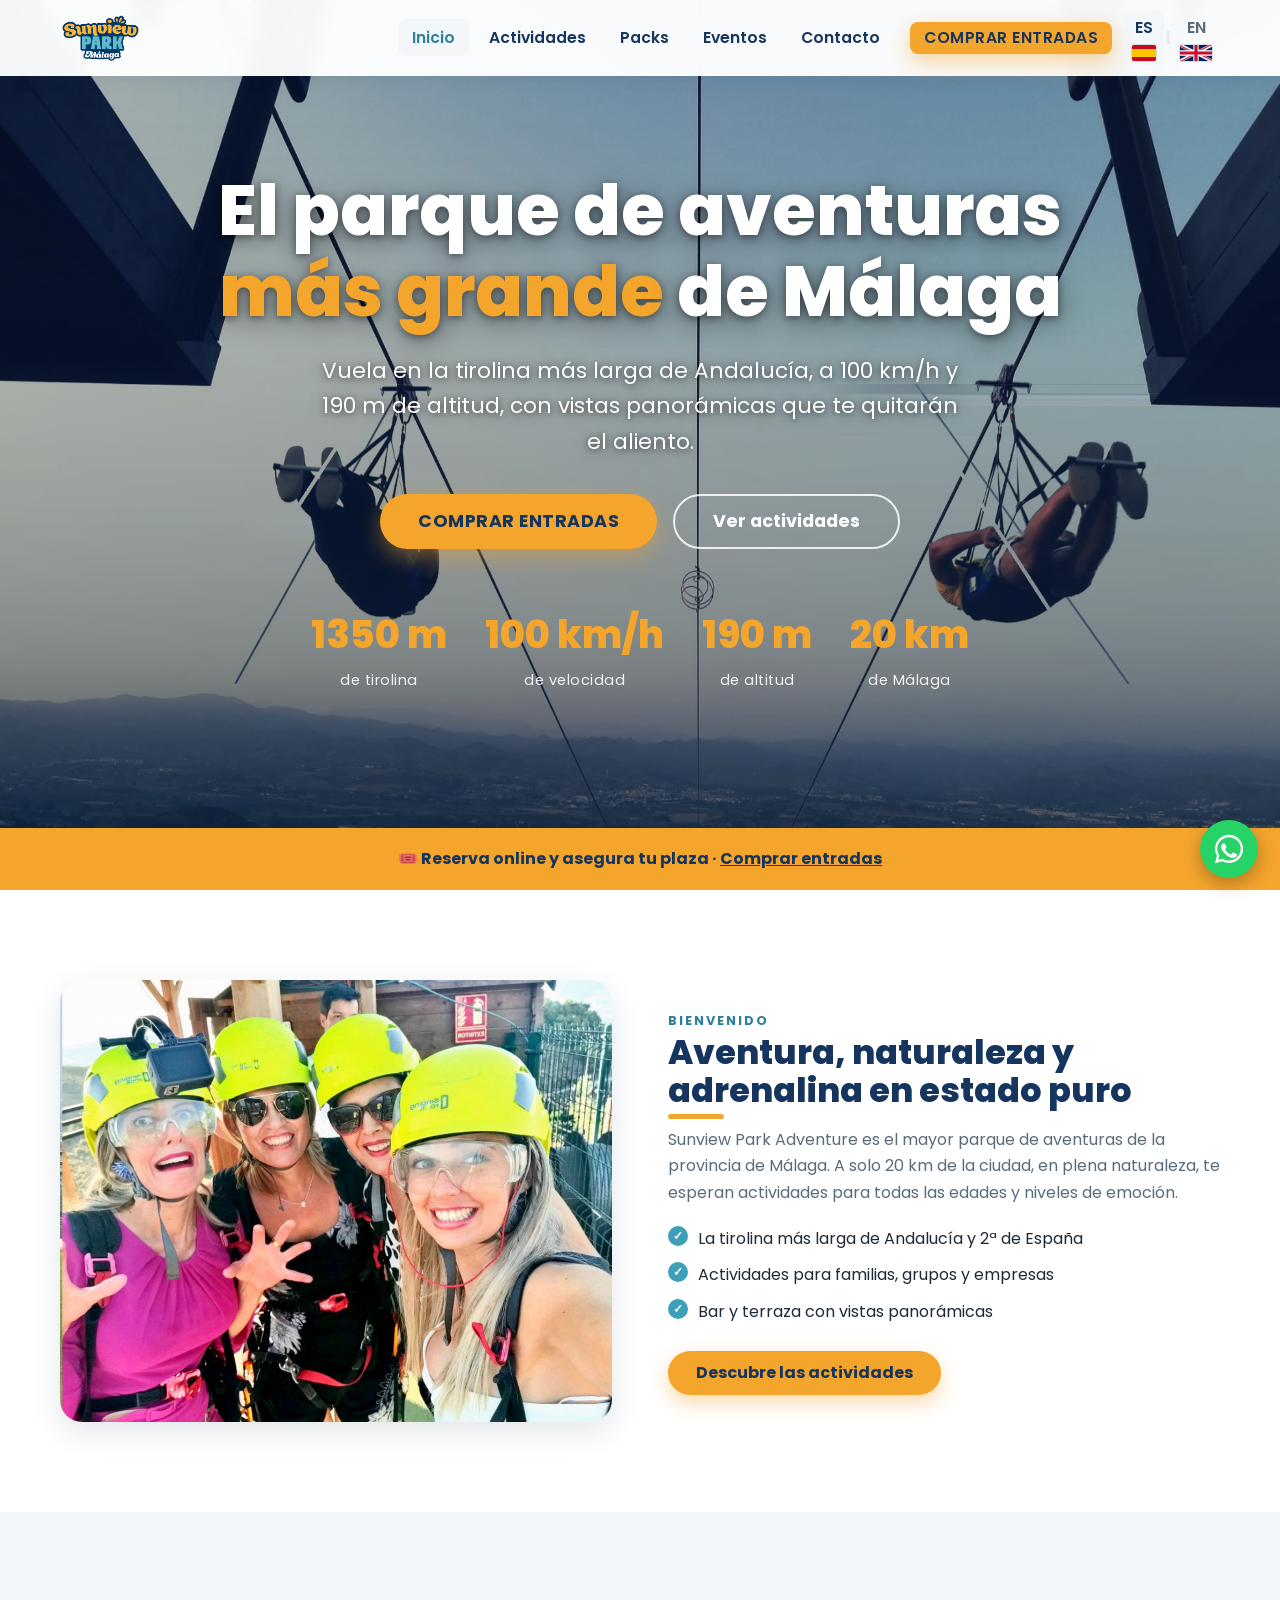
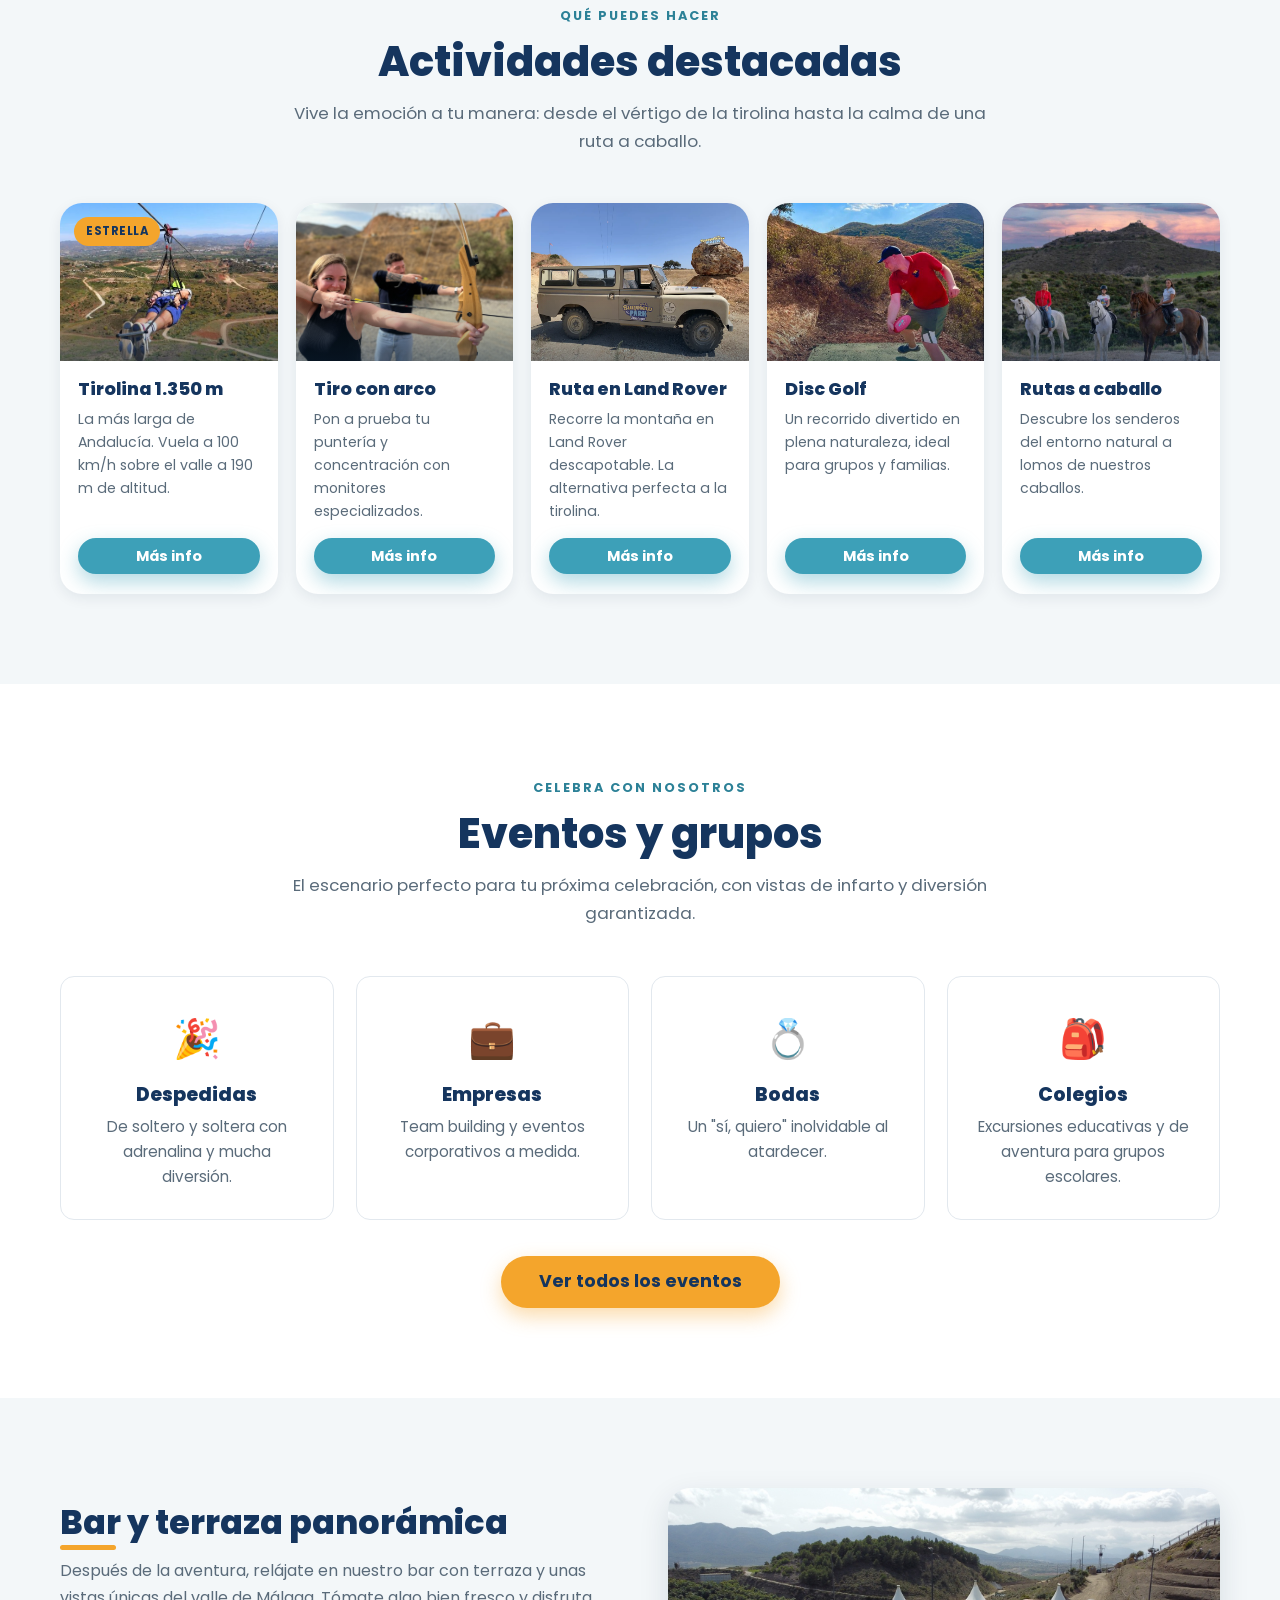
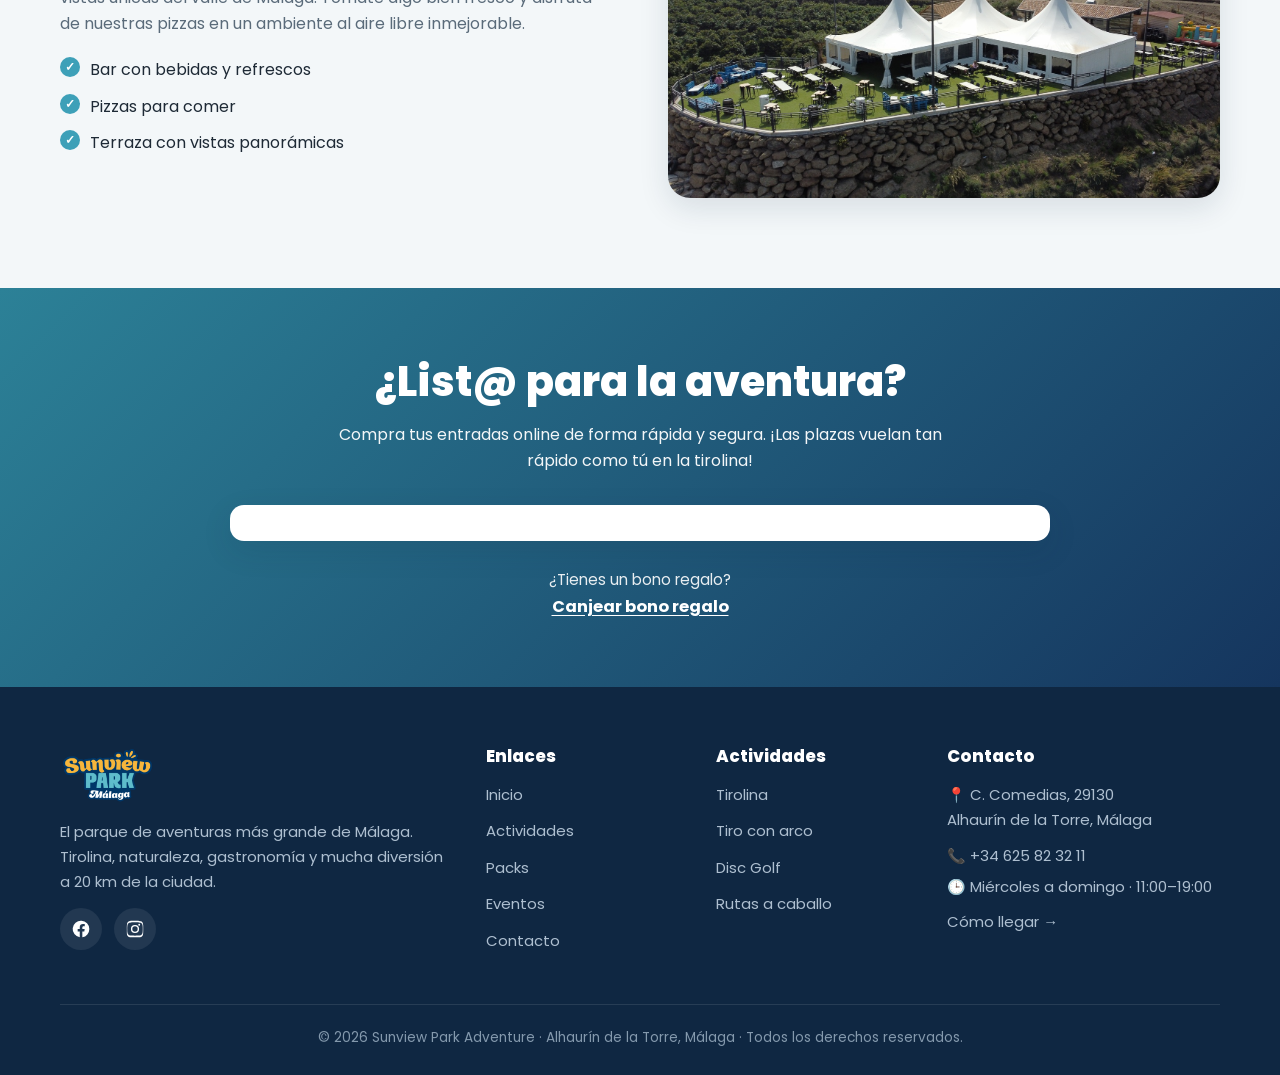
==== commit 2d3ac882: "Hero inicio: las 2 tirolinas descienden por el cable al hacer scroll (parallax con recorte) - Recort" ====
--- a/index.html
+++ b/index.html
@@ -43,7 +43,11 @@
 
   <!-- ============================= HERO ============================= -->
   <section class="hero hero--home">
-    <div class="hero__bg" aria-hidden="true"></div>
+    <div class="hero__photo" aria-hidden="true">
+      <div class="hero__layer hero__bg"></div>
+      <div class="hero__layer hero__rider hero__rider--l"></div>
+      <div class="hero__layer hero__rider hero__rider--r"></div>
+    </div>
     <div class="hero__content">
       <h1>El parque de aventuras <span class="accent">más grande</span> de Málaga</h1>
       <p>Vuela en la tirolina más larga de Andalucía, a 100 km/h y 190 m de altitud, con vistas panorámicas que te quitarán el aliento.</p>
--- a/style.css
+++ b/style.css
@@ -308,7 +308,7 @@
    Velo aún más ligero y degradado solo al pie (donde van datos y botones). */
 .hero--home {
   /* Ruta relativa a este CSS (raíz), válida también para las páginas de /en/ */
-  background-image: url('images/tirolina-atardecer.jpg');
+  background-image: url('images/hero-plate.jpg');
   background-position: center 72%;
 }
 .hero--home::before {
@@ -939,6 +939,8 @@
     background-image: url('images/hero-movil.jpg');
     background-position: center center;
   }
+  /* El efecto de tirolinas con scroll es solo de escritorio */
+  .hero__photo { display: none; }
 
   /* Evita títulos demasiado grandes pegados a los bordes */
   .section-head h2 { font-size: clamp(1.6rem, 7vw, 2.1rem); }
@@ -960,23 +962,25 @@
 /* --- 1. Entrada cinematográfica del hero (solo inicio) --- */
 .hero--home { overflow: hidden; }
 .hero::before { z-index: 1; }
-.hero__bg {
+.hero__photo { position: absolute; inset: 0; z-index: 0; }
+.hero__layer {
   position: absolute;
   inset: 0;
-  z-index: 0;
   background-size: cover;
   background-position: center 72%;
   background-repeat: no-repeat;
 }
-.hero--home .hero__bg {
-  background-image: url('images/tirolina-atardecer.jpg');
+.hero--home .hero__bg { background-image: url('images/hero-plate.jpg'); }
+.hero--home .hero__rider--l { background-image: url('images/hero-rider-l.png'); will-change: transform; }
+.hero--home .hero__rider--r { background-image: url('images/hero-rider-r.png'); will-change: transform; }
+.hero--home .hero__photo {
   transform: scale(1);
   animation: heroZoom 4s cubic-bezier(0.22, 1, 0.36, 1) forwards;
   will-change: transform;
 }
 @keyframes heroZoom {
   from { transform: scale(1); }
-  to   { transform: scale(1.06); }
+  to   { transform: scale(1.04); }
 }
 .hero--home .hero__content > * {
   opacity: 0;
@@ -1032,7 +1036,8 @@
 @media (prefers-reduced-motion: reduce) {
   html { scroll-behavior: auto; }
   .reveal { opacity: 1; transform: none; transition: none; }
-  .hero--home .hero__bg { animation: none; transform: none; }
+  .hero--home .hero__photo { animation: none; transform: none; }
+  .hero--home .hero__rider--l, .hero--home .hero__rider--r { transform: none; }
   .hero--home .hero__content > * { animation: none; opacity: 1; transform: none; }
   .card.reveal.is-visible .card__media:not(.card__media--photo) img { animation: none; }
   .btn--ticket:hover::after { animation: none; }
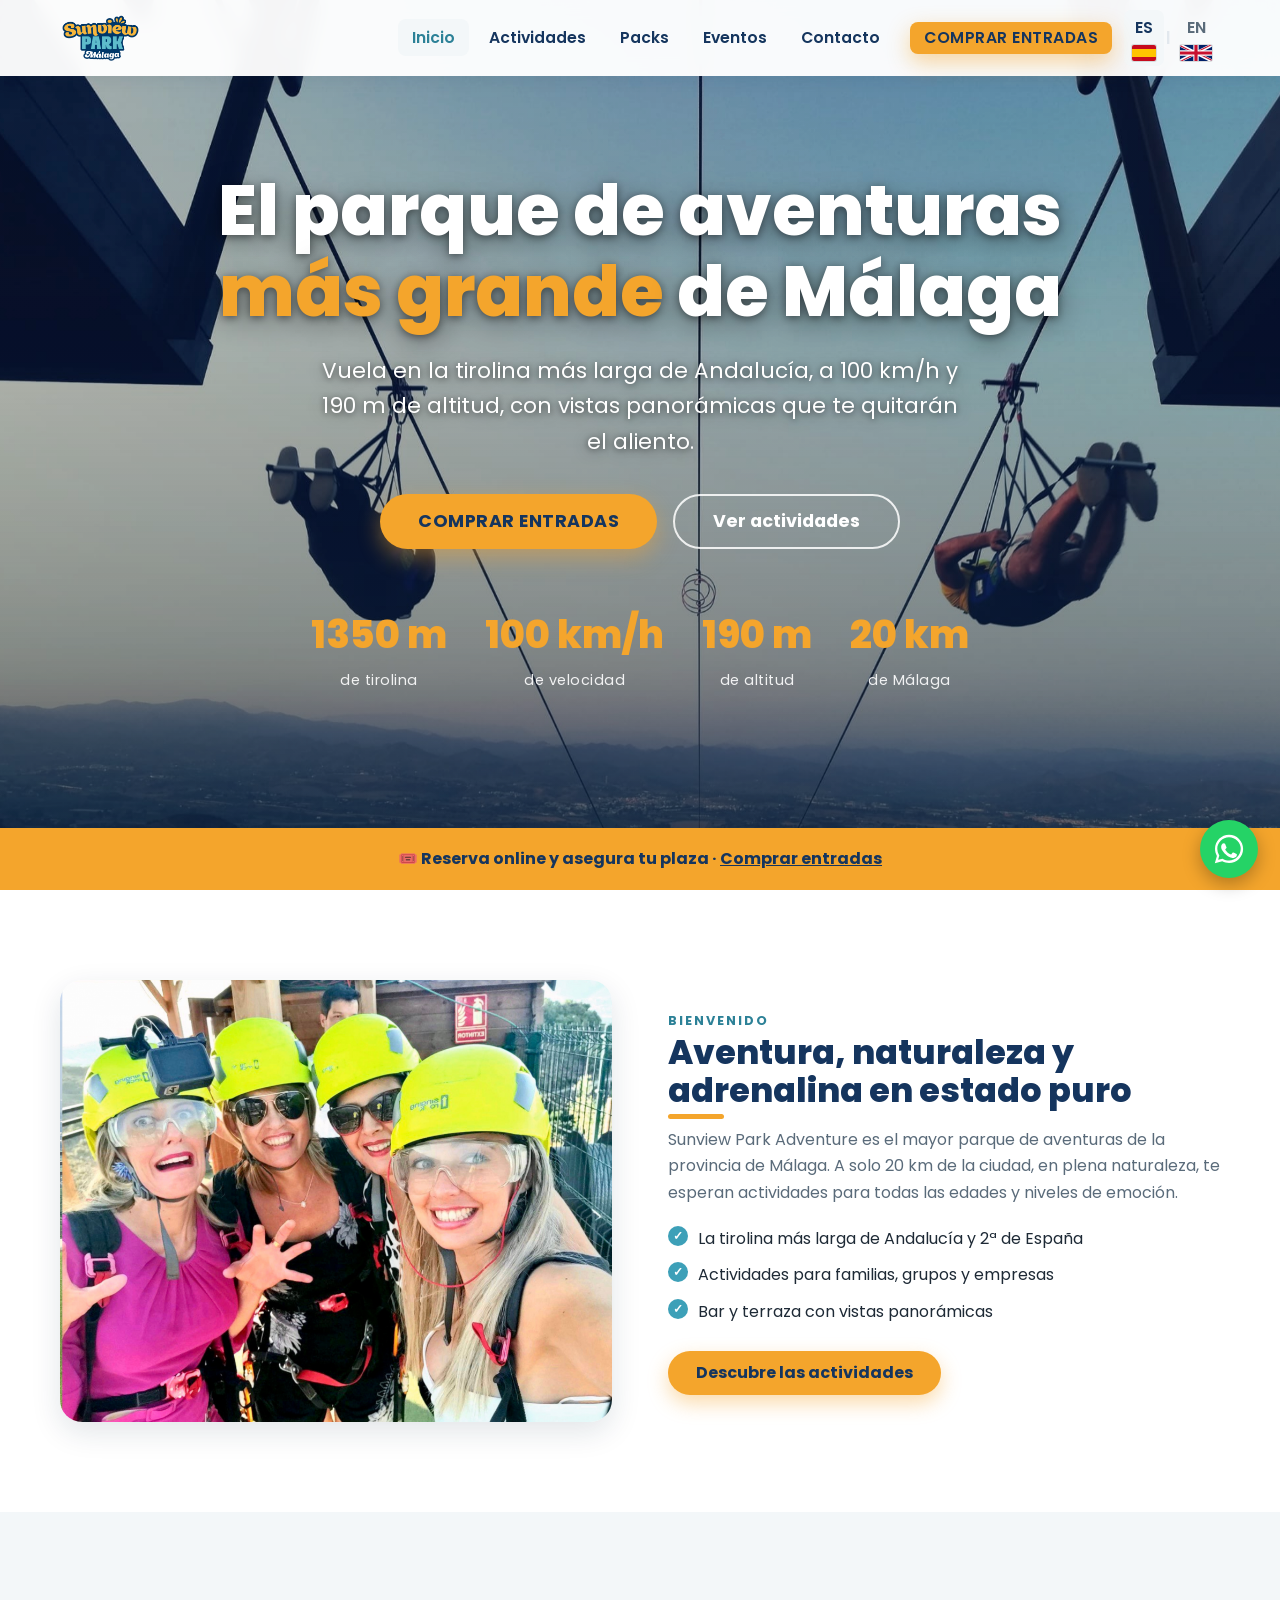
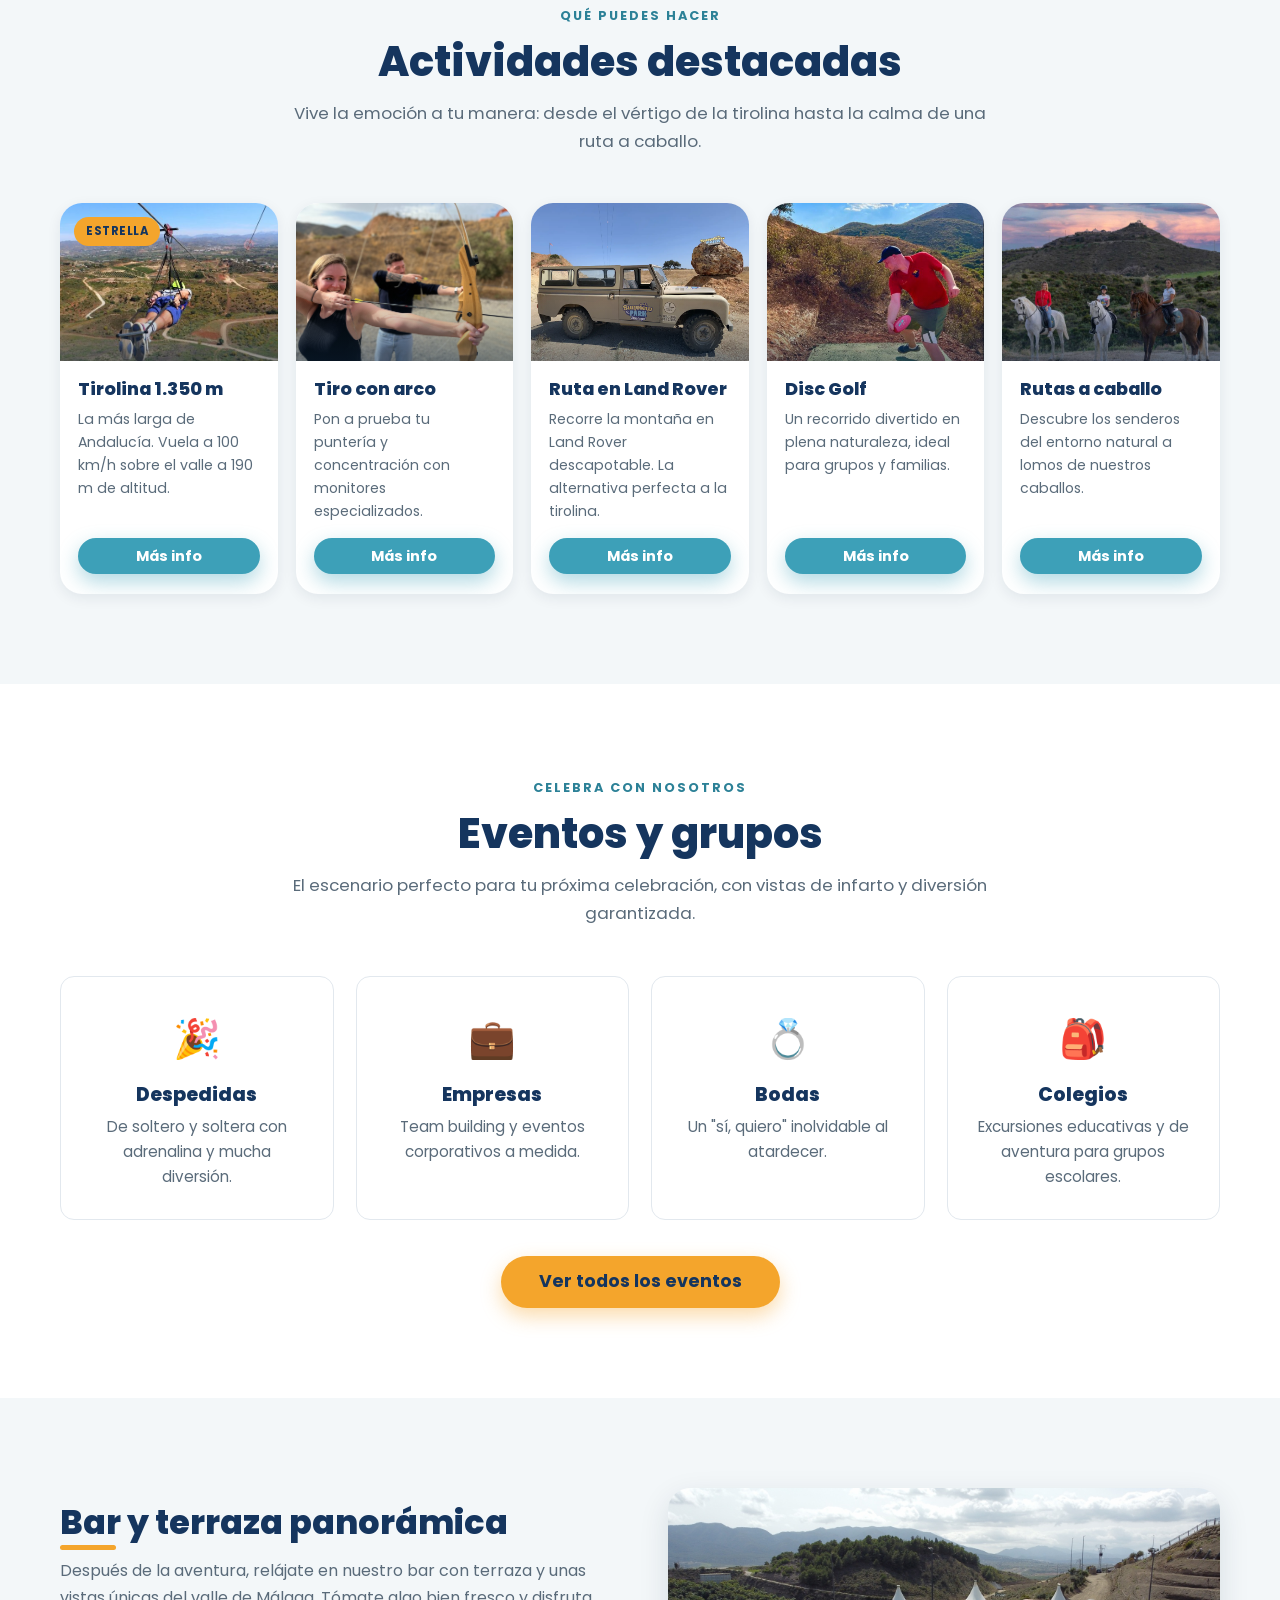
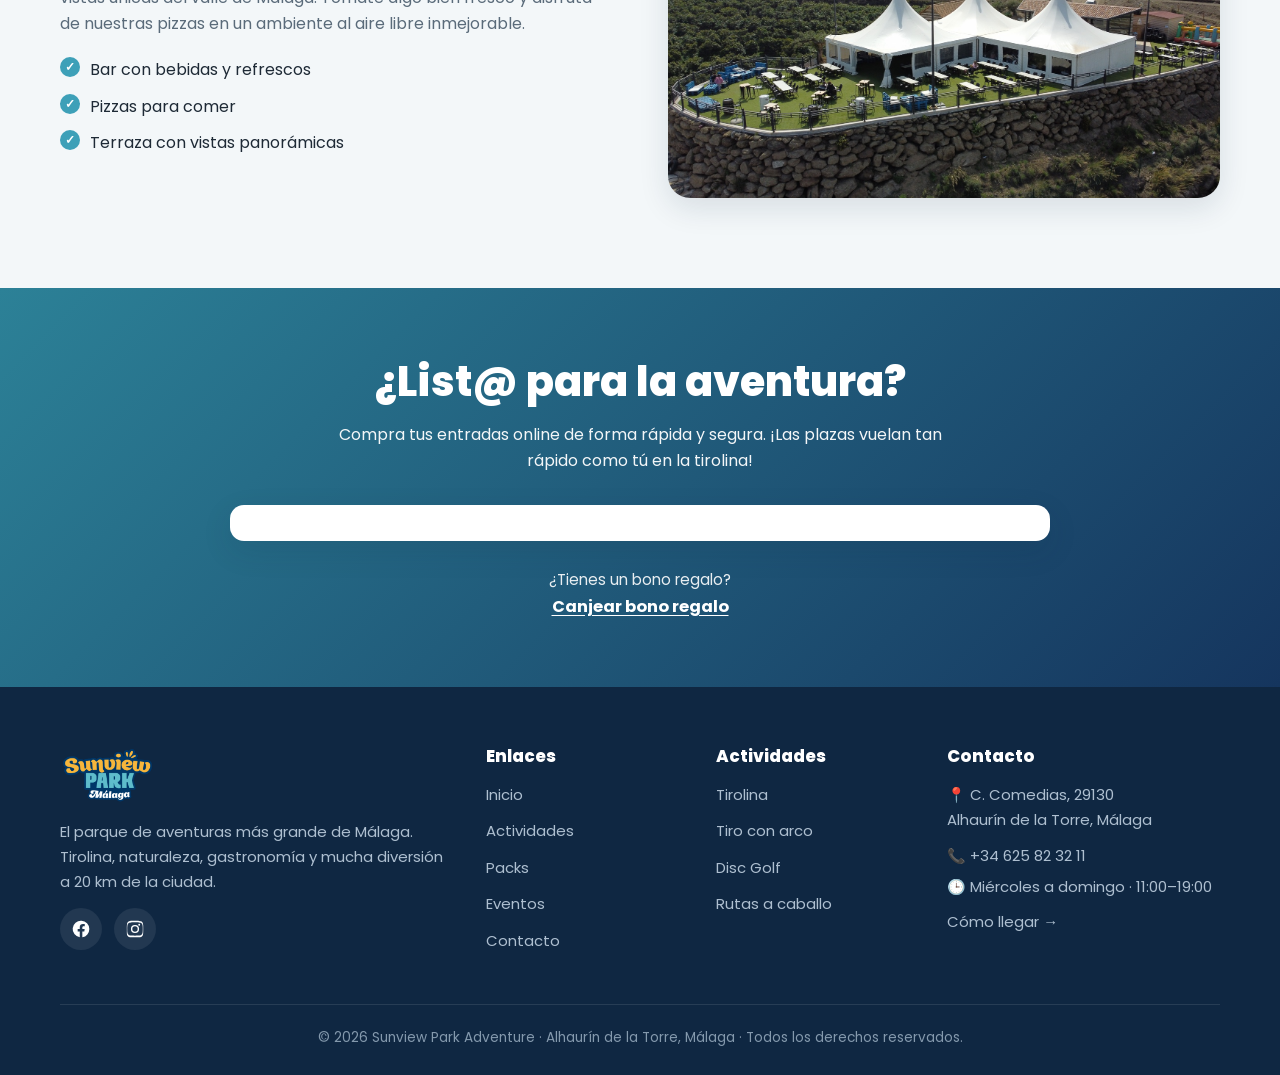
==== commit b624e63d: "Revert "Hero inicio: las 2 tirolinas descienden por el cable al hacer scroll (parallax con recorte)"" ====
--- a/index.html
+++ b/index.html
@@ -43,11 +43,7 @@
 
   <!-- ============================= HERO ============================= -->
   <section class="hero hero--home">
-    <div class="hero__photo" aria-hidden="true">
-      <div class="hero__layer hero__bg"></div>
-      <div class="hero__layer hero__rider hero__rider--l"></div>
-      <div class="hero__layer hero__rider hero__rider--r"></div>
-    </div>
+    <div class="hero__bg" aria-hidden="true"></div>
     <div class="hero__content">
       <h1>El parque de aventuras <span class="accent">más grande</span> de Málaga</h1>
       <p>Vuela en la tirolina más larga de Andalucía, a 100 km/h y 190 m de altitud, con vistas panorámicas que te quitarán el aliento.</p>
--- a/style.css
+++ b/style.css
@@ -308,7 +308,7 @@
    Velo aún más ligero y degradado solo al pie (donde van datos y botones). */
 .hero--home {
   /* Ruta relativa a este CSS (raíz), válida también para las páginas de /en/ */
-  background-image: url('images/hero-plate.jpg');
+  background-image: url('images/tirolina-atardecer.jpg');
   background-position: center 72%;
 }
 .hero--home::before {
@@ -939,8 +939,6 @@
     background-image: url('images/hero-movil.jpg');
     background-position: center center;
   }
-  /* El efecto de tirolinas con scroll es solo de escritorio */
-  .hero__photo { display: none; }
 
   /* Evita títulos demasiado grandes pegados a los bordes */
   .section-head h2 { font-size: clamp(1.6rem, 7vw, 2.1rem); }
@@ -962,25 +960,23 @@
 /* --- 1. Entrada cinematográfica del hero (solo inicio) --- */
 .hero--home { overflow: hidden; }
 .hero::before { z-index: 1; }
-.hero__photo { position: absolute; inset: 0; z-index: 0; }
-.hero__layer {
+.hero__bg {
   position: absolute;
   inset: 0;
+  z-index: 0;
   background-size: cover;
   background-position: center 72%;
   background-repeat: no-repeat;
 }
-.hero--home .hero__bg { background-image: url('images/hero-plate.jpg'); }
-.hero--home .hero__rider--l { background-image: url('images/hero-rider-l.png'); will-change: transform; }
-.hero--home .hero__rider--r { background-image: url('images/hero-rider-r.png'); will-change: transform; }
-.hero--home .hero__photo {
+.hero--home .hero__bg {
+  background-image: url('images/tirolina-atardecer.jpg');
   transform: scale(1);
   animation: heroZoom 4s cubic-bezier(0.22, 1, 0.36, 1) forwards;
   will-change: transform;
 }
 @keyframes heroZoom {
   from { transform: scale(1); }
-  to   { transform: scale(1.04); }
+  to   { transform: scale(1.06); }
 }
 .hero--home .hero__content > * {
   opacity: 0;
@@ -1036,8 +1032,7 @@
 @media (prefers-reduced-motion: reduce) {
   html { scroll-behavior: auto; }
   .reveal { opacity: 1; transform: none; transition: none; }
-  .hero--home .hero__photo { animation: none; transform: none; }
-  .hero--home .hero__rider--l, .hero--home .hero__rider--r { transform: none; }
+  .hero--home .hero__bg { animation: none; transform: none; }
   .hero--home .hero__content > * { animation: none; opacity: 1; transform: none; }
   .card.reveal.is-visible .card__media:not(.card__media--photo) img { animation: none; }
   .btn--ticket:hover::after { animation: none; }
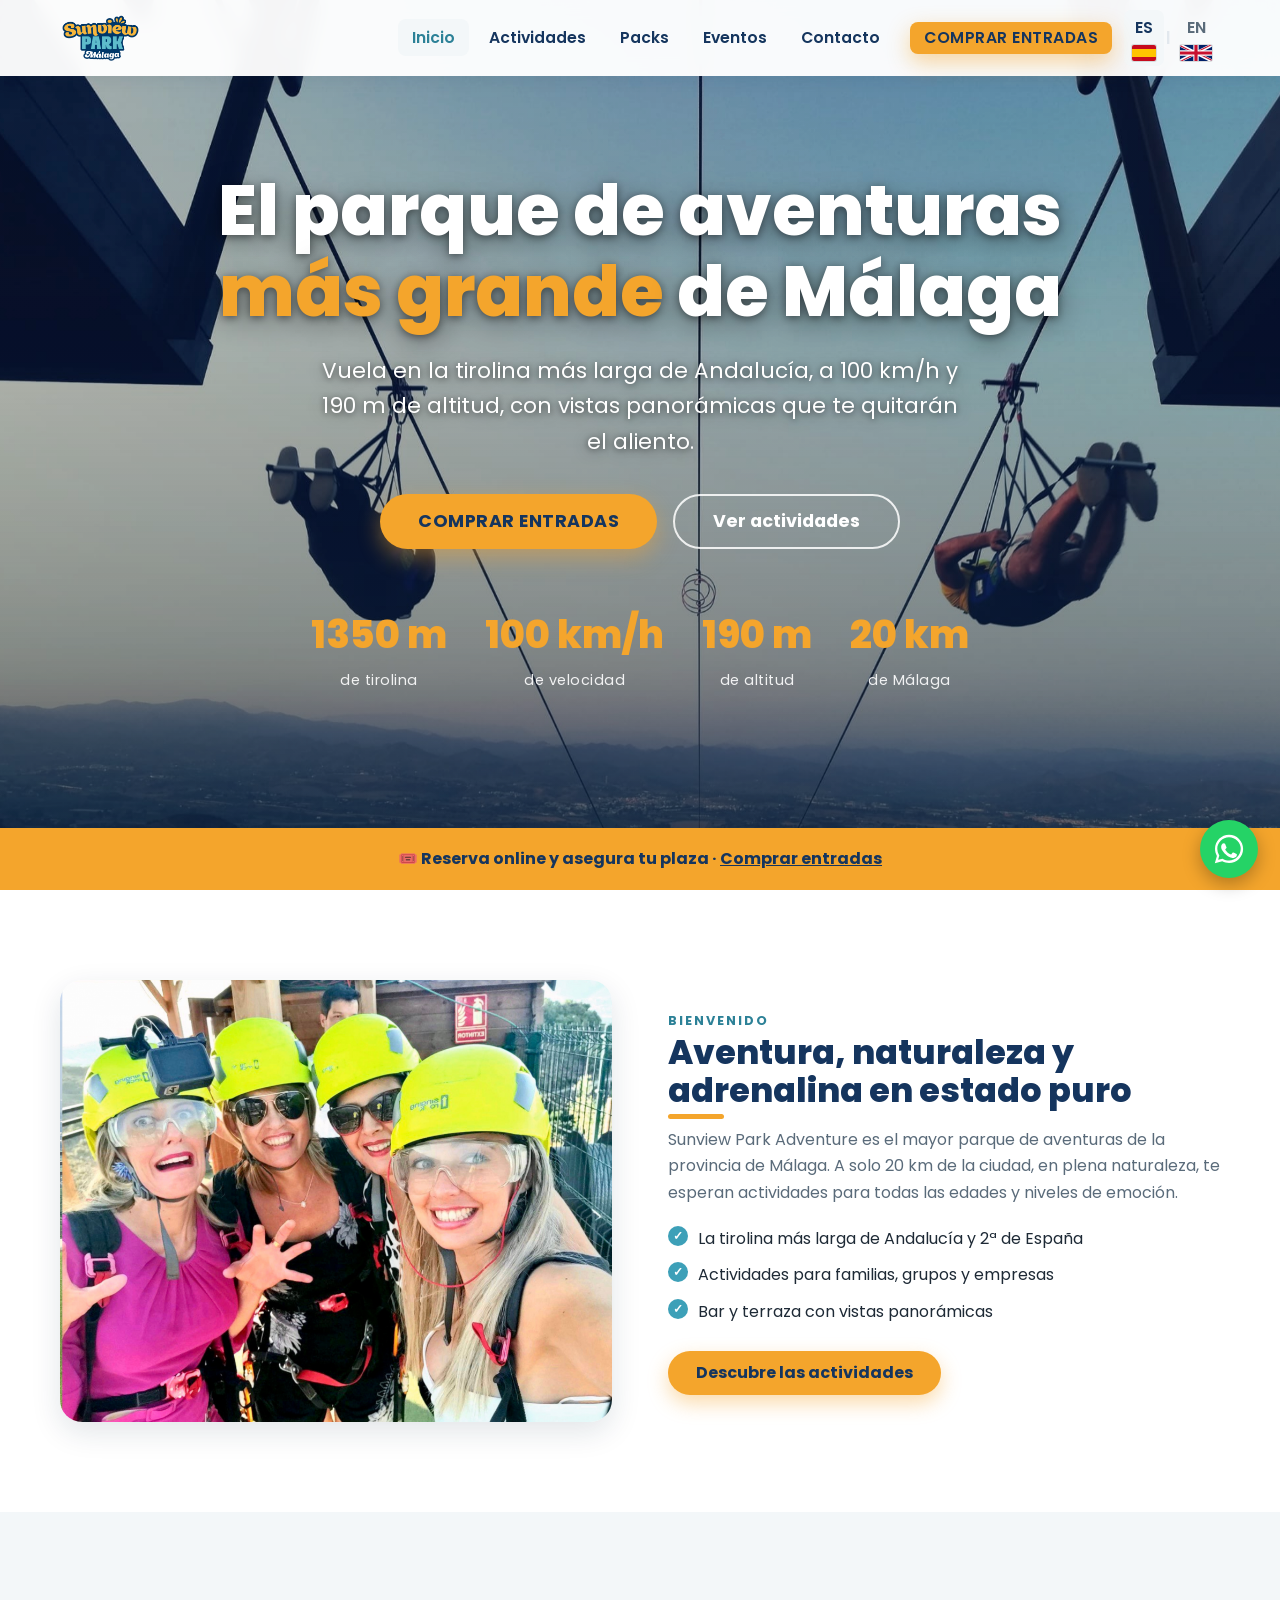
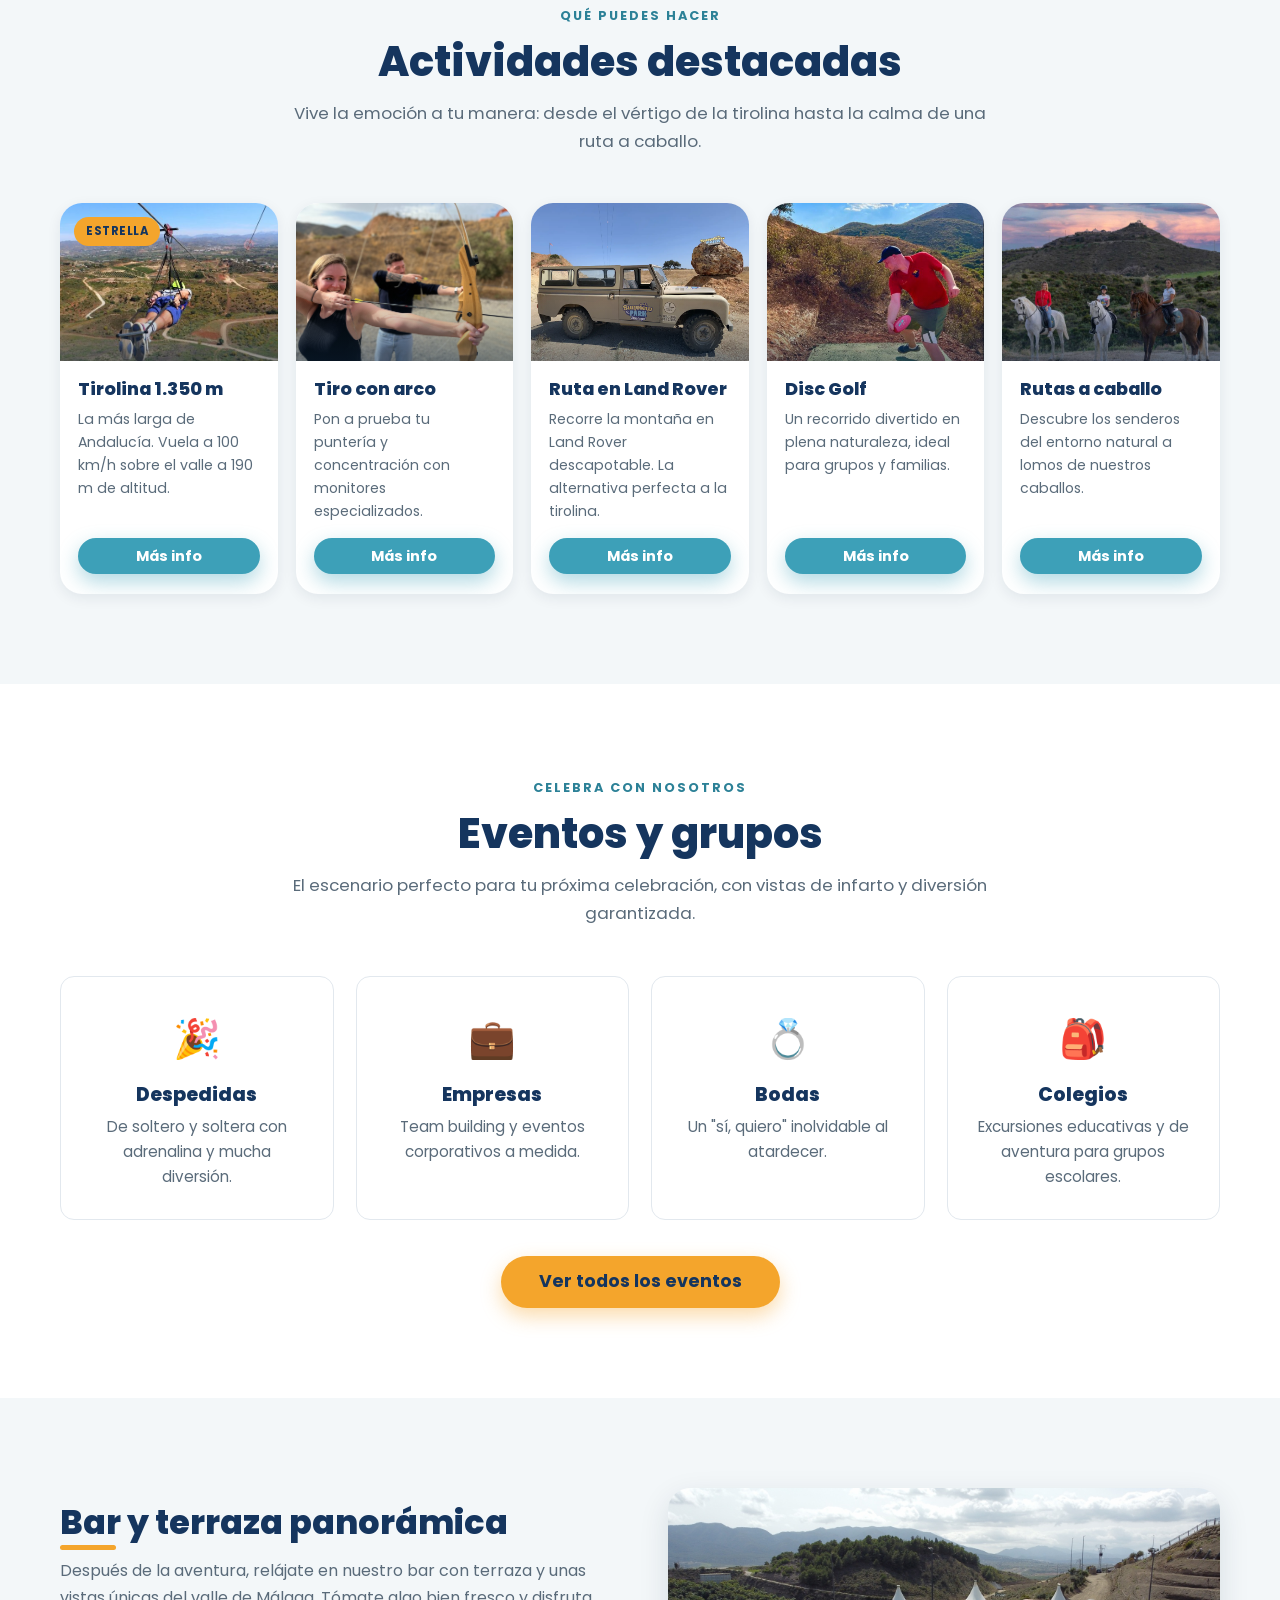
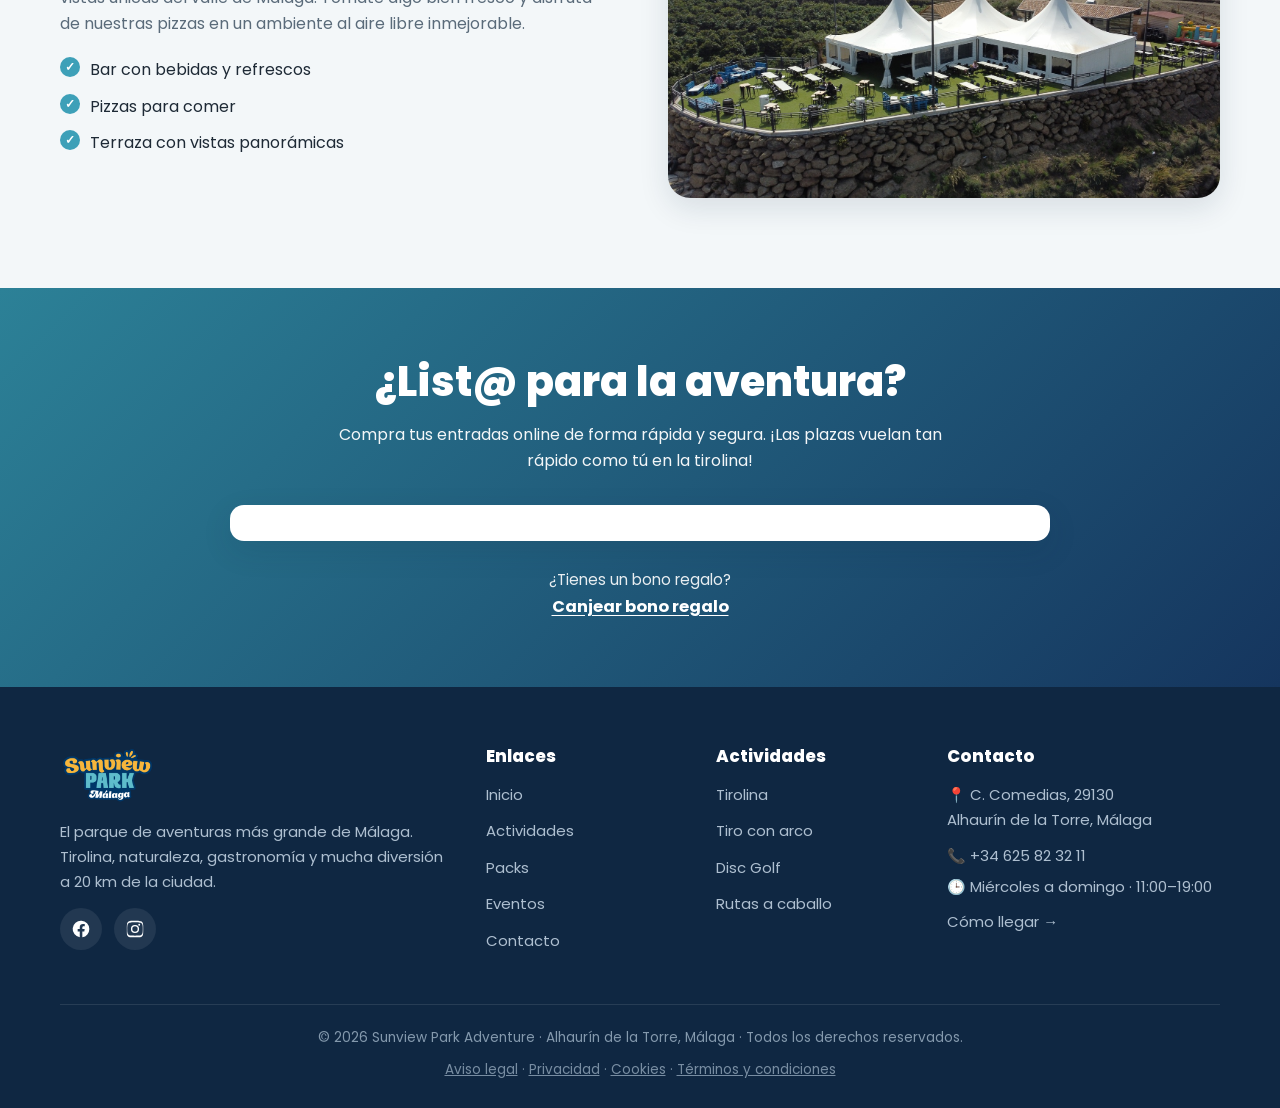
==== commit 1395c5ae: "Legal + migracion: 4 paginas legales (aviso legal, privacidad, cookies, terminos) con datos reales, " ====
--- a/index.html
+++ b/index.html
@@ -5,6 +5,24 @@
   <meta name="viewport" content="width=device-width, initial-scale=1.0">
   <title>Sunview Park Adventure | El parque de aventuras más grande de Málaga</title>
   <meta name="description" content="Sunview Park Adventure en Alhaurín de la Torre, Málaga. Vive la tirolina más larga de Andalucía (1.350 m), tiro con arco, disc golf, rutas a caballo y eventos. ¡Compra tus entradas!">
+  <!-- SEO: canonical, hreflang, Open Graph, Twitter -->
+  <link rel="canonical" href="https://sunviewpark.com/">
+  <link rel="alternate" hreflang="es" href="https://sunviewpark.com/">
+  <link rel="alternate" hreflang="en" href="https://sunviewpark.com/en/">
+  <link rel="alternate" hreflang="x-default" href="https://sunviewpark.com/">
+  <meta property="og:type" content="website">
+  <meta property="og:site_name" content="Sunview Park Adventure">
+  <meta property="og:locale" content="es_ES">
+  <meta property="og:title" content="Sunview Park Adventure | El parque de aventuras más grande de Málaga">
+  <meta property="og:description" content="Sunview Park Adventure en Alhaurín de la Torre, Málaga. Vive la tirolina más larga de Andalucía (1.350 m), tiro con arco, disc golf, rutas a caballo y eventos. ¡Compra tus entradas!">
+  <meta property="og:url" content="https://sunviewpark.com/">
+  <meta property="og:image" content="https://sunviewpark.com/images/og-image.jpg">
+  <meta property="og:image:width" content="1200">
+  <meta property="og:image:height" content="630">
+  <meta name="twitter:card" content="summary_large_image">
+  <meta name="twitter:title" content="Sunview Park Adventure | El parque de aventuras más grande de Málaga">
+  <meta name="twitter:description" content="Sunview Park Adventure en Alhaurín de la Torre, Málaga. Vive la tirolina más larga de Andalucía (1.350 m), tiro con arco, disc golf, rutas a caballo y eventos. ¡Compra tus entradas!">
+  <meta name="twitter:image" content="https://sunviewpark.com/images/og-image.jpg">
 
   <!-- Tipografía Poppins -->
   <link rel="preconnect" href="https://fonts.googleapis.com">
@@ -13,6 +31,18 @@
 
   <link rel="icon" type="image/png" href="images/logo.png">
   <link rel="stylesheet" href="style.css">
+  <script type="application/ld+json">
+  {
+    "@context":"https://schema.org","@type":"AmusementPark",
+    "name":"Sunview Park Adventure",
+    "description":"Parque de aventuras en Alhaurin de la Torre, Malaga: la tirolina mas larga de Andalucia (1.350 m), tiro con arco, rutas a caballo, ruta en Land Rover, disc golf y eventos.",
+    "url":"https://sunviewpark.com/","image":"https://sunviewpark.com/images/og-image.jpg","logo":"https://sunviewpark.com/images/logo.png",
+    "telephone":"+34625823211","email":"info@sunviewpark.com","priceRange":"€€",
+    "address":{"@type":"PostalAddress","addressLocality":"Alhaurín de la Torre","addressRegion":"Málaga","addressCountry":"ES"},
+    "openingHoursSpecification":[{"@type":"OpeningHoursSpecification","dayOfWeek":["Wednesday","Thursday","Friday","Saturday","Sunday"],"opens":"11:00","closes":"19:00"}],
+    "sameAs":["https://www.instagram.com/sunviewparkadventure","https://www.facebook.com/sunviewparkadventure"]
+  }
+  </script>
 </head>
 <body>
 
@@ -284,6 +314,7 @@
 
       <div class="footer__bottom">
         © <span data-year>2026</span> Sunview Park Adventure · Alhaurín de la Torre, Málaga · Todos los derechos reservados.
+        <span class="footer__legal"><a href="aviso-legal.html">Aviso legal</a> · <a href="politica-de-privacidad.html">Privacidad</a> · <a href="politica-de-cookies.html">Cookies</a> · <a href="terminos-y-condiciones.html">Términos y condiciones</a></span>
       </div>
     </div>
   </footer>
--- a/style.css
+++ b/style.css
@@ -934,10 +934,72 @@
   /* Botones grandes un poco más contenidos */
   .btn--lg { padding: 15px 26px; font-size: 1.05rem; }
 
-  /* En móvil usamos un recorte vertical centrado en la persona + el valle */
+  /* Hero móvil: la foto va como banner completo arriba (se ven las dos personas,
+     sin recorte ni franjas) y el texto debajo, sobre fondo de marca */
   .hero--home {
-    background-image: url('images/hero-movil.jpg');
-    background-position: center center;
+    display: block;
+    min-height: 0;
+    padding: var(--nav-h) 0 0;
+    background: var(--color-navy-deep);
+    text-align: center;
+  }
+  .hero--home::before { display: none; }
+  .hero--home .hero__bg {
+    position: relative;
+    inset: auto;
+    width: 100%;
+    aspect-ratio: 2048 / 1380;
+    background-image: url('images/tirolina-atardecer.jpg');
+    background-size: cover;
+    background-position: center;
+    animation: none;
+    transform: none;
+    z-index: auto;
+  }
+  /* Difuminado: la foto se funde con el azul de abajo */
+  .hero--home .hero__bg::after {
+    content: "";
+    position: absolute;
+    left: 0;
+    right: 0;
+    bottom: -1px;
+    height: 72%;
+    background: linear-gradient(to bottom, rgba(15, 39, 66, 0) 0%, rgba(15, 39, 66, 0) 30%, rgba(15, 39, 66, 0.1) 52%, rgba(15, 39, 66, 0.3) 70%, rgba(15, 39, 66, 0.58) 84%, rgba(15, 39, 66, 0.85) 93%, var(--color-navy-deep) 100%);
+    pointer-events: none;
+  }
+  .hero__content {
+    max-width: 100%;
+    padding: 30px 18px 24px;
+  }
+
+  /* Heroes interiores (móvil): mismo patrón que el inicio — foto-banner, degradado y título debajo */
+  .hero--inner {
+    display: block;
+    min-height: 0;
+    padding: var(--nav-h) 0 0;
+    background-image: none !important;
+    background-color: var(--color-navy-deep);
+    text-align: center;
+  }
+  .hero--inner::before { display: none; }
+  .hero--inner .hero__banner {
+    display: block;
+    position: relative;
+    width: 100%;
+    aspect-ratio: 3 / 2;
+    background-size: cover;
+    background-position: center;
+    background-repeat: no-repeat;
+  }
+  .hero--inner .hero__banner::after {
+    content: "";
+    position: absolute;
+    left: 0;
+    right: 0;
+    bottom: -1px;
+    height: 62%;
+    background: linear-gradient(to bottom, rgba(15, 39, 66, 0) 0%, rgba(15, 39, 66, 0) 30%, rgba(15, 39, 66, 0.15) 55%, rgba(15, 39, 66, 0.45) 76%, rgba(15, 39, 66, 0.78) 90%, var(--color-navy-deep) 100%);
+    pointer-events: none;
   }
 
   /* Evita títulos demasiado grandes pegados a los bordes */
@@ -968,6 +1030,7 @@
   background-position: center 72%;
   background-repeat: no-repeat;
 }
+.hero__banner { display: none; }
 .hero--home .hero__bg {
   background-image: url('images/tirolina-atardecer.jpg');
   transform: scale(1);
@@ -1037,3 +1100,19 @@
   .card.reveal.is-visible .card__media:not(.card__media--photo) img { animation: none; }
   .btn--ticket:hover::after { animation: none; }
 }
+
+/* ===================== 15. PÁGINAS LEGALES ====================== */
+.legal-page { padding: calc(var(--nav-h) + 48px) 0 64px; }
+.legal-page .container { max-width: 820px; }
+.legal-page h1 { font-size: clamp(1.8rem, 5vw, 2.6rem); margin-bottom: 6px; }
+.legal-page .legal-updated { color: var(--color-text-soft); font-size: 0.9rem; margin-bottom: 26px; }
+.legal-page h2 { font-size: 1.22rem; margin: 30px 0 10px; }
+.legal-page p { margin-bottom: 14px; line-height: 1.75; }
+.legal-page ul { margin: 0 0 14px 22px; list-style: disc; }
+.legal-page li { margin-bottom: 6px; line-height: 1.7; }
+.legal-page a { color: var(--color-teal-dark); text-decoration: underline; }
+.legal-page table { width: 100%; border-collapse: collapse; margin: 14px 0 20px; font-size: 0.92rem; }
+.legal-page th, .legal-page td { border: 1px solid var(--color-border); padding: 9px 11px; text-align: left; vertical-align: top; }
+.legal-page th { background: var(--color-bg-alt); }
+.footer__legal { display: block; margin-top: 10px; opacity: 0.9; }
+.footer__legal a { color: inherit; text-decoration: underline; }
